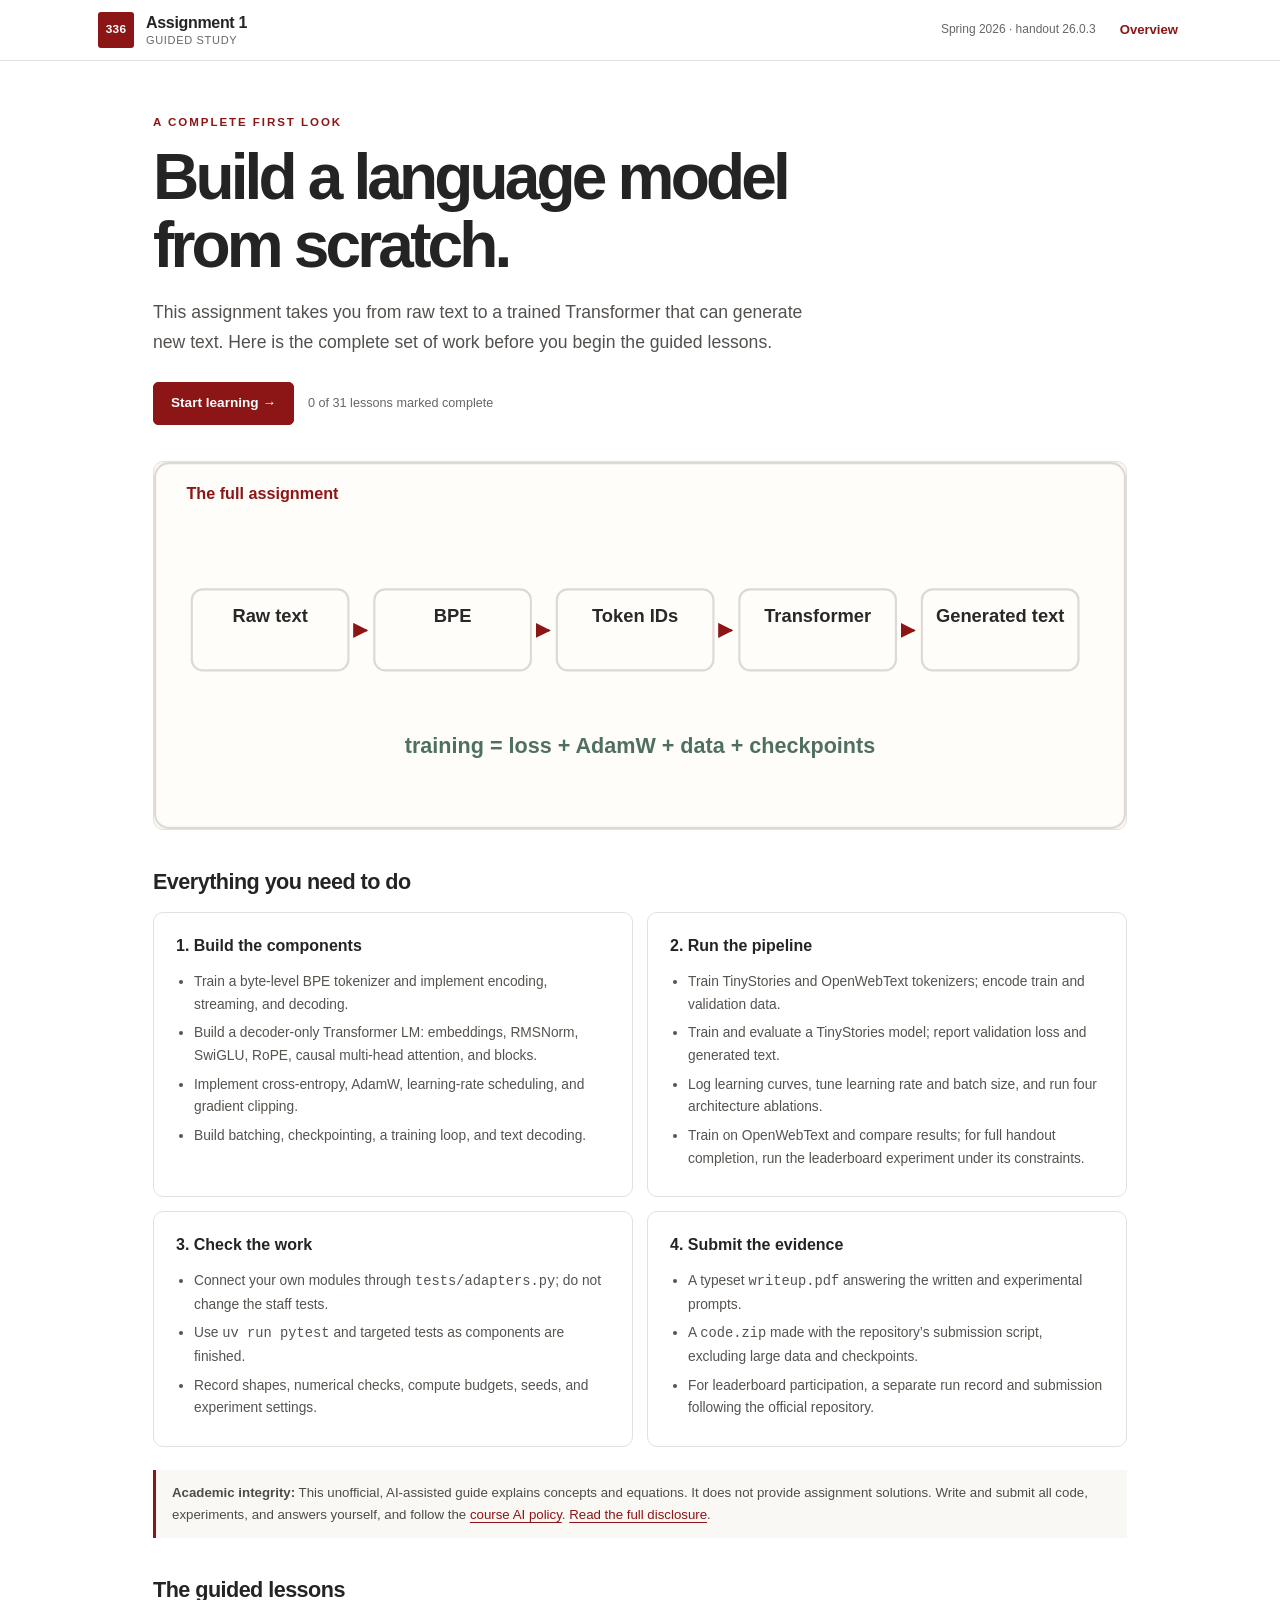
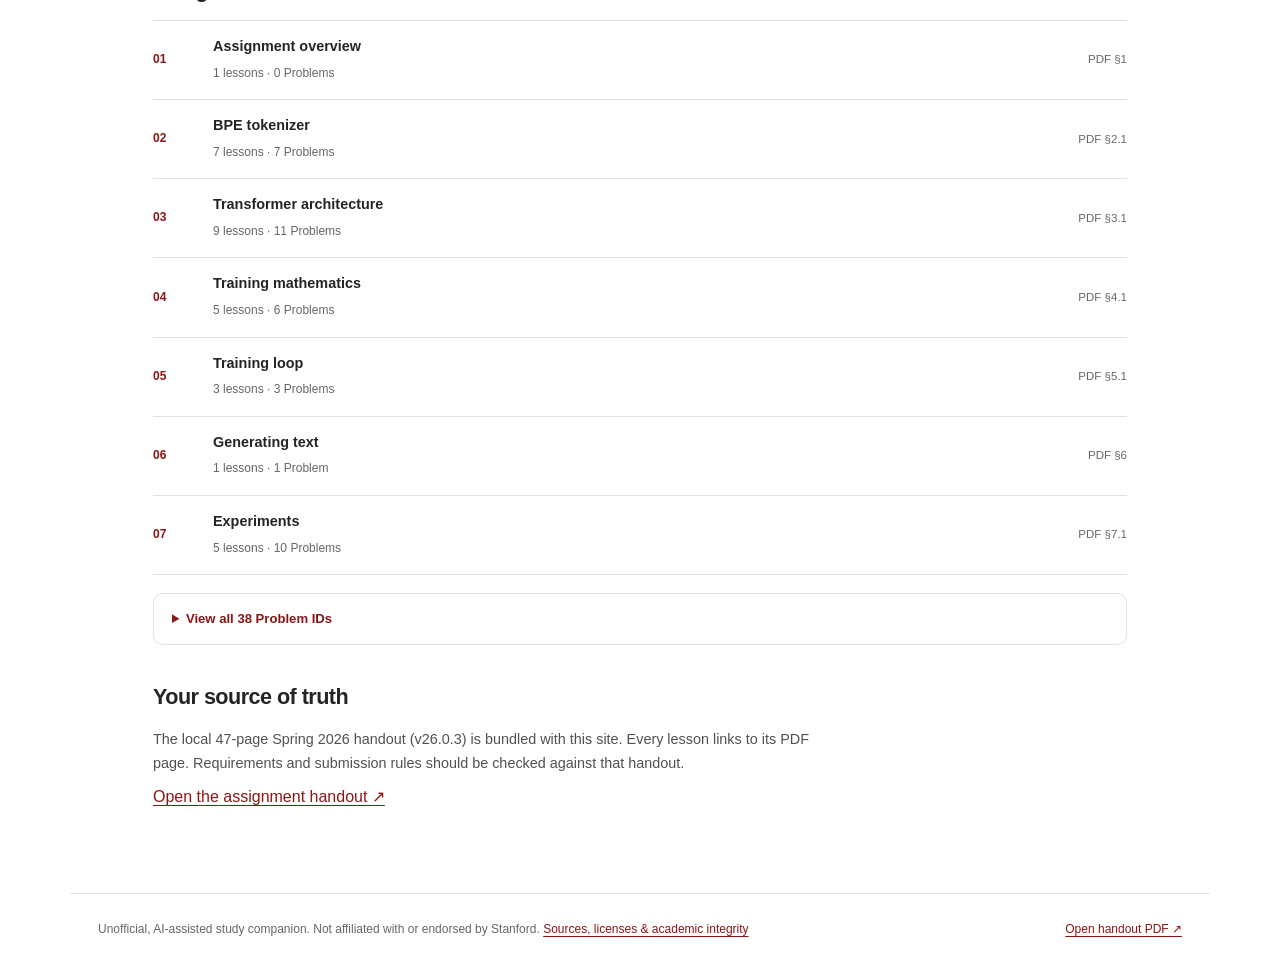
==== index.html @ 0b662da8 "Publish CS336 Assignment 1 guided study site" ====
<!doctype html>
<html lang="en">
<head>
<meta charset="utf-8">
<meta name="viewport" content="width=device-width,initial-scale=1">
<meta name="theme-color" content="#8c1515">
<meta name="description" content="A guided, offline study companion for Stanford CS336 Assignment 1 (Spring 2026).">
<title>CS336 Assignment 1 · Guided Study</title>
<link rel="icon" type="image/svg+xml" href="data:image/svg+xml,%3Csvg xmlns='http://www.w3.org/2000/svg' viewBox='0 0 64 64'%3E%3Crect width='64' height='64' rx='12' fill='%238c1515'/%3E%3Ctext x='32' y='42' text-anchor='middle' font-family='Arial,sans-serif' font-size='27' font-weight='700' fill='white'%3E336%3C/text%3E%3C/svg%3E">
<link rel="stylesheet" href="assets/katex/katex.min.css">
<link rel="stylesheet" href="style.css">
<script defer src="assets/katex/katex.min.js"></script>
<script defer src="lessons.js"></script>
<script defer src="app.js"></script>
</head>
<body>
<a class="skip-link" href="#main">Skip to content</a>
<header class="site-header"><div class="header-inner"><a class="brand" href="#overview" aria-label="CS336 Assignment 1 overview"><span class="brand-mark">336</span><span>Assignment 1 <small>Guided study</small></span></a><div class="header-right"><span class="version">Spring 2026 · handout 26.0.3</span><button class="quiet-button" id="overview-button" type="button">Overview</button></div></div></header>
<main id="main" tabindex="-1" aria-live="polite"></main>
<footer class="site-footer"><div>Unofficial, AI-assisted study companion. Not affiliated with or endorsed by Stanford. <a href="about.html">Sources, licenses &amp; academic integrity</a></div><a href="assets/handout.pdf" target="_blank" rel="noopener">Open handout PDF ↗</a></footer>
</body>
</html>
---- style.css ----
:root{--red:#8c1515;--red-dark:#671414;--ink:#242424;--muted:#686664;--line:#e4e1dc;--surface:#fff;--tint:#faf8f5;--soft:#f3efea;--green:#426550;--radius:10px}
*{box-sizing:border-box}html{scroll-behavior:smooth}body{margin:0;background:var(--surface);color:var(--ink);font-family:Inter,-apple-system,BlinkMacSystemFont,"Segoe UI",Arial,sans-serif;font-size:16px;line-height:1.65}button{font:inherit;cursor:pointer}a{color:var(--red);text-underline-offset:3px}a:hover{color:var(--red-dark)}:focus-visible{outline:3px solid #bc715a;outline-offset:3px}.skip-link{position:absolute;left:-9999px;top:8px;z-index:10;padding:8px 12px;background:white}.skip-link:focus{left:8px}.site-header{border-bottom:1px solid var(--line);background:white}.header-inner{max-width:1140px;margin:auto;padding:12px 28px;display:flex;align-items:center;justify-content:space-between;gap:16px}.brand{display:flex;align-items:center;gap:12px;text-decoration:none;color:var(--ink);font-weight:720;letter-spacing:-.02em;line-height:1.14}.brand:hover{color:var(--ink)}.brand-mark{display:grid;place-items:center;width:36px;height:36px;background:var(--red);color:white;font-size:.74rem;font-weight:800;letter-spacing:.02em;border-radius:3px}.brand small{display:block;font-weight:450;font-size:.69rem;color:var(--muted);letter-spacing:.06em;text-transform:uppercase;margin-top:2px}.header-right{display:flex;align-items:center;gap:20px}.version{color:var(--muted);font-size:.75rem}.quiet-button{background:none;border:none;color:var(--red);padding:7px 4px;font-size:.82rem;font-weight:700}.quiet-button:hover{text-decoration:underline}.site-footer{max-width:1140px;margin:0 auto;padding:26px 28px 36px;border-top:1px solid var(--line);display:flex;justify-content:space-between;gap:22px;color:var(--muted);font-size:.75rem}
.overview{max-width:1030px;margin:auto;padding:52px 28px 82px}.eyebrow{text-transform:uppercase;letter-spacing:.17em;color:var(--red);font-size:.72rem;font-weight:800;margin:0 0 12px}.overview h1{font-size:clamp(2.2rem,5vw,4.2rem);line-height:1.06;letter-spacing:-.06em;margin:0 0 17px;font-weight:650}.lede{color:#53504d;max-width:680px;font-size:1.1rem;line-height:1.72;margin:0 0 25px}.intro-actions{display:flex;align-items:center;gap:14px;flex-wrap:wrap;margin-bottom:36px}.primary-button,.secondary-button{min-height:43px;border-radius:5px;padding:9px 17px;font-size:.85rem;font-weight:700}.primary-button{color:white;background:var(--red);border:1px solid var(--red)}.primary-button:hover{background:var(--red-dark)}.secondary-button{color:var(--red);background:white;border:1px solid #c8b6b3}.secondary-button:hover{background:#fbf4f2}.progress-note{font-size:.79rem;color:var(--muted)}.overview-diagram{width:100%;height:auto;display:block;border:1px solid var(--line);border-radius:var(--radius);background:var(--tint);margin:0 0 38px}.section-title{font-size:1.35rem;line-height:1.3;letter-spacing:-.025em;margin:0 0 16px}.overview-block{margin-top:38px}.requirements{display:grid;grid-template-columns:repeat(2,1fr);gap:14px}.requirement{padding:20px 22px;border:1px solid var(--line);border-radius:var(--radius);background:white}.requirement h3{font-size:1rem;margin:0 0 11px}.requirement ul{margin:0;padding-left:18px;color:#56524e;font-size:.86rem}.requirement li{margin:6px 0}.notice{border-left:3px solid var(--red);background:var(--tint);padding:12px 16px;margin-top:23px;color:#514b47;font-size:.83rem}.chapter-list{border-top:1px solid var(--line)}.chapter-row{display:grid;grid-template-columns:45px 1fr auto;gap:15px;align-items:center;border-bottom:1px solid var(--line);padding:14px 0}.chapter-num{color:var(--red);font-size:.75rem;font-weight:800}.chapter-row strong{display:block;font-size:.9rem}.chapter-row small{color:var(--muted);font-size:.75rem}.chapter-count{font-size:.72rem;color:var(--muted)}details.problem-details{border:1px solid var(--line);border-radius:var(--radius);margin-top:18px}details.problem-details summary{padding:14px 18px;cursor:pointer;color:var(--red);font-size:.82rem;font-weight:700}.problem-groups{padding:0 18px 16px;display:grid;grid-template-columns:repeat(2,1fr);gap:15px}.problem-groups h3{margin:0 0 6px;font-size:.82rem}.problem-groups p{margin:0;color:var(--muted);font-size:.76rem;line-height:1.9}code,.problem-id{font-family:ui-monospace,SFMono-Regular,Menlo,Consolas,monospace}.problem-id{display:inline-block;padding:2px 5px;margin:2px 4px 2px 0;border-radius:4px;background:var(--soft);font-size:.7rem;color:#5a4a46;overflow-wrap:anywhere}
.lesson-shell{max-width:980px;margin:0 auto;padding:34px 28px 80px}.lesson-top{display:flex;align-items:center;justify-content:space-between;gap:20px;font-size:.78rem;color:var(--muted);margin-bottom:16px}.lesson-top strong{color:var(--red)}.progress-bar{width:100%;height:4px;background:#eeeae5;border-radius:999px;overflow:hidden;margin-bottom:34px}.progress-bar span{display:block;height:100%;background:var(--red);transition:width .25s}.lesson{max-width:760px;margin:auto}.lesson .chapter-label{text-transform:uppercase;letter-spacing:.14em;color:var(--red);font-size:.72rem;font-weight:800;margin:0 0 10px}.lesson h1{font-size:clamp(2rem,4vw,3rem);letter-spacing:-.05em;line-height:1.13;margin:0 0 15px;font-weight:650}.goal{font-size:1.03rem;color:#524f4a;line-height:1.73;margin:0 0 23px}.lesson-meta{display:flex;align-items:center;gap:12px;flex-wrap:wrap;color:var(--muted);font-size:.76rem;margin-bottom:28px}.lesson-meta a{font-weight:700}.figure{margin:0 0 36px}.figure img{display:block;width:100%;height:auto;border-radius:8px}.figure figcaption{font-size:.75rem;color:var(--muted);margin-top:9px}.lesson-section{border-top:1px solid var(--line);padding-top:26px;margin-top:28px}.lesson-section h2{font-size:1.24rem;letter-spacing:-.025em;margin:0 0 11px;line-height:1.3}.lesson-section p{color:#4b4845;margin:0 0 13px;font-size:.91rem}.concept-list{margin:0;padding-left:20px;color:#4b4845;font-size:.88rem}.concept-list li{margin:8px 0}.equation-card{border:1px solid var(--line);border-radius:8px;margin:17px 0;background:#fff}.equation-head{display:flex;justify-content:space-between;align-items:center;padding:10px 15px;border-bottom:1px solid var(--line);color:var(--red);font-size:.7rem;font-weight:800;letter-spacing:.05em;text-transform:uppercase}.equation-body{overflow-x:auto;padding:23px 14px 12px;text-align:center}.equation-body .katex-display{margin:.2em 0;min-width:max-content}.equation-notes{padding:0 17px 16px}.equation-notes p{margin:8px 0;font-size:.82rem}.equation-notes strong{color:var(--ink)}.equation-notes .watch{color:#6f443d}.assignment-box{background:var(--tint);padding:19px 21px;border:1px solid var(--line);border-radius:8px}.assignment-box p{margin:8px 0 0;font-size:.83rem}.assignment-box .problem-id{background:#eee5e2;color:#673a35}.check-list{padding-left:22px;margin:0;color:#4b4845;font-size:.88rem}.check-list li{margin:9px 0}.lesson-actions{border-top:1px solid var(--line);margin-top:38px;padding-top:22px;display:flex;justify-content:space-between;gap:12px;align-items:center;flex-wrap:wrap}.nav-actions{display:flex;gap:9px;flex-wrap:wrap}.complete-label{font-size:.78rem;color:var(--muted);display:flex;align-items:center;gap:8px;cursor:pointer}.complete-label input{accent-color:var(--red);width:17px;height:17px}.reset-area{margin-top:45px;padding-top:18px;border-top:1px solid var(--line);display:flex;justify-content:space-between;gap:14px;align-items:center;color:var(--muted);font-size:.75rem}.text-button{border:0;background:none;color:var(--red);font-weight:700;font-size:.75rem;padding:4px}.text-button:hover{text-decoration:underline}.error{max-width:650px;margin:70px auto;padding:25px;border:1px solid var(--line)}
@media(max-width:720px){.header-inner{padding:10px 18px}.version{display:none}.overview{padding:36px 20px 60px}.requirements,.problem-groups{grid-template-columns:1fr}.lesson-shell{padding:27px 20px 65px}.lesson-actions{align-items:flex-start}.site-footer{padding:22px 20px;display:block}.site-footer a{display:inline-block;margin-top:8px}.chapter-row{grid-template-columns:35px 1fr}.chapter-count{grid-column:2}.equation-body{font-size:.88rem}}
@media(max-width:430px){.overview h1{font-size:2.18rem}.lesson h1{font-size:1.95rem}.requirement{padding:18px}.lesson-top{display:block}.lesson-top span{display:block;margin-top:4px}.nav-actions{width:100%}.nav-actions button{flex:1}.equation-body{font-size:.77rem}}
@media(prefers-reduced-motion:reduce){html{scroll-behavior:auto}.progress-bar span{transition:none}}
@media print{.site-header,.site-footer,.lesson-actions,.reset-area,.intro-actions{display:none}.overview,.lesson-shell{max-width:none;padding:0}.lesson{max-width:none}.lesson-section,.equation-card{break-inside:avoid}body{font-size:11pt}}
/* Guided-study directory */
.lesson-shell{max-width:1190px}
.study-layout{display:grid;grid-template-columns:250px minmax(0,1fr);gap:48px;align-items:start}
.study-layout .lesson{max-width:760px;width:100%;margin:0}
.desktop-directory{position:sticky;top:18px;align-self:start;max-height:calc(100vh - 36px);overflow-y:auto;padding:0 16px 18px 0;border-right:1px solid var(--line);scrollbar-width:thin}
.mobile-directory{display:none}
.directory-heading{font-size:.72rem;font-weight:800;letter-spacing:.12em;text-transform:uppercase;color:var(--red)}
.directory-position{margin:4px 0 12px;color:var(--muted);font-size:.74rem}
.directory-math{display:flex;justify-content:space-between;gap:8px;width:100%;padding:8px 10px;margin-bottom:15px;border:1px solid #e5d8d4;border-radius:5px;background:#fcf8f7;color:var(--red);font-size:.72rem;font-weight:700;text-align:left}
.directory-math:hover{background:#f7eeec}.directory-math span{white-space:nowrap}
.toc-chapter{margin:0 0 13px}.toc-chapter-title{display:flex;gap:8px;align-items:baseline;color:#625d59;font-size:.72rem;font-weight:750;margin-bottom:3px}.toc-chapter-title span{color:#9d5950;font-variant-numeric:tabular-nums}.toc-chapter-title.active{color:var(--red)}
.toc-chapter ol{list-style:none;padding:0;margin:0 0 0 6px;border-left:1px solid var(--line)}
.toc-chapter li{margin:0}.toc-lesson{display:grid;grid-template-columns:23px minmax(0,1fr) 13px;gap:5px;align-items:start;margin-left:-1px;padding:5px 4px 5px 10px;border-left:2px solid transparent;color:#5e5b57;font-size:.71rem;line-height:1.35;text-decoration:none;border-radius:0 4px 4px 0;min-height:33px}.toc-lesson:hover{color:var(--red);background:#faf7f3;text-decoration:none}.toc-lesson.current{border-left-color:var(--red);background:#f7efed;color:var(--red);font-weight:750}.toc-index{color:#9b9690;font-variant-numeric:tabular-nums}.toc-lesson.current .toc-index{color:var(--red)}.toc-name{overflow-wrap:anywhere}.toc-check{color:var(--green);font-weight:900}
#equations{scroll-margin-top:20px}
@media(max-width:900px){.lesson-shell{max-width:800px}.study-layout{display:block}.study-layout .lesson{margin:auto}.desktop-directory{display:none}.mobile-directory{display:block;border:1px solid var(--line);border-radius:7px;margin:0 0 26px;background:var(--tint)}.mobile-directory summary{cursor:pointer;padding:11px 14px;color:var(--red);font-size:.79rem;font-weight:750}.mobile-directory-content{padding:0 14px 14px;max-height:360px;overflow:auto}.mobile-directory .toc-lesson{font-size:.76rem;min-height:39px}}
@media print{.desktop-directory,.mobile-directory{display:none}.study-layout{display:block}.study-layout .lesson{max-width:none}}
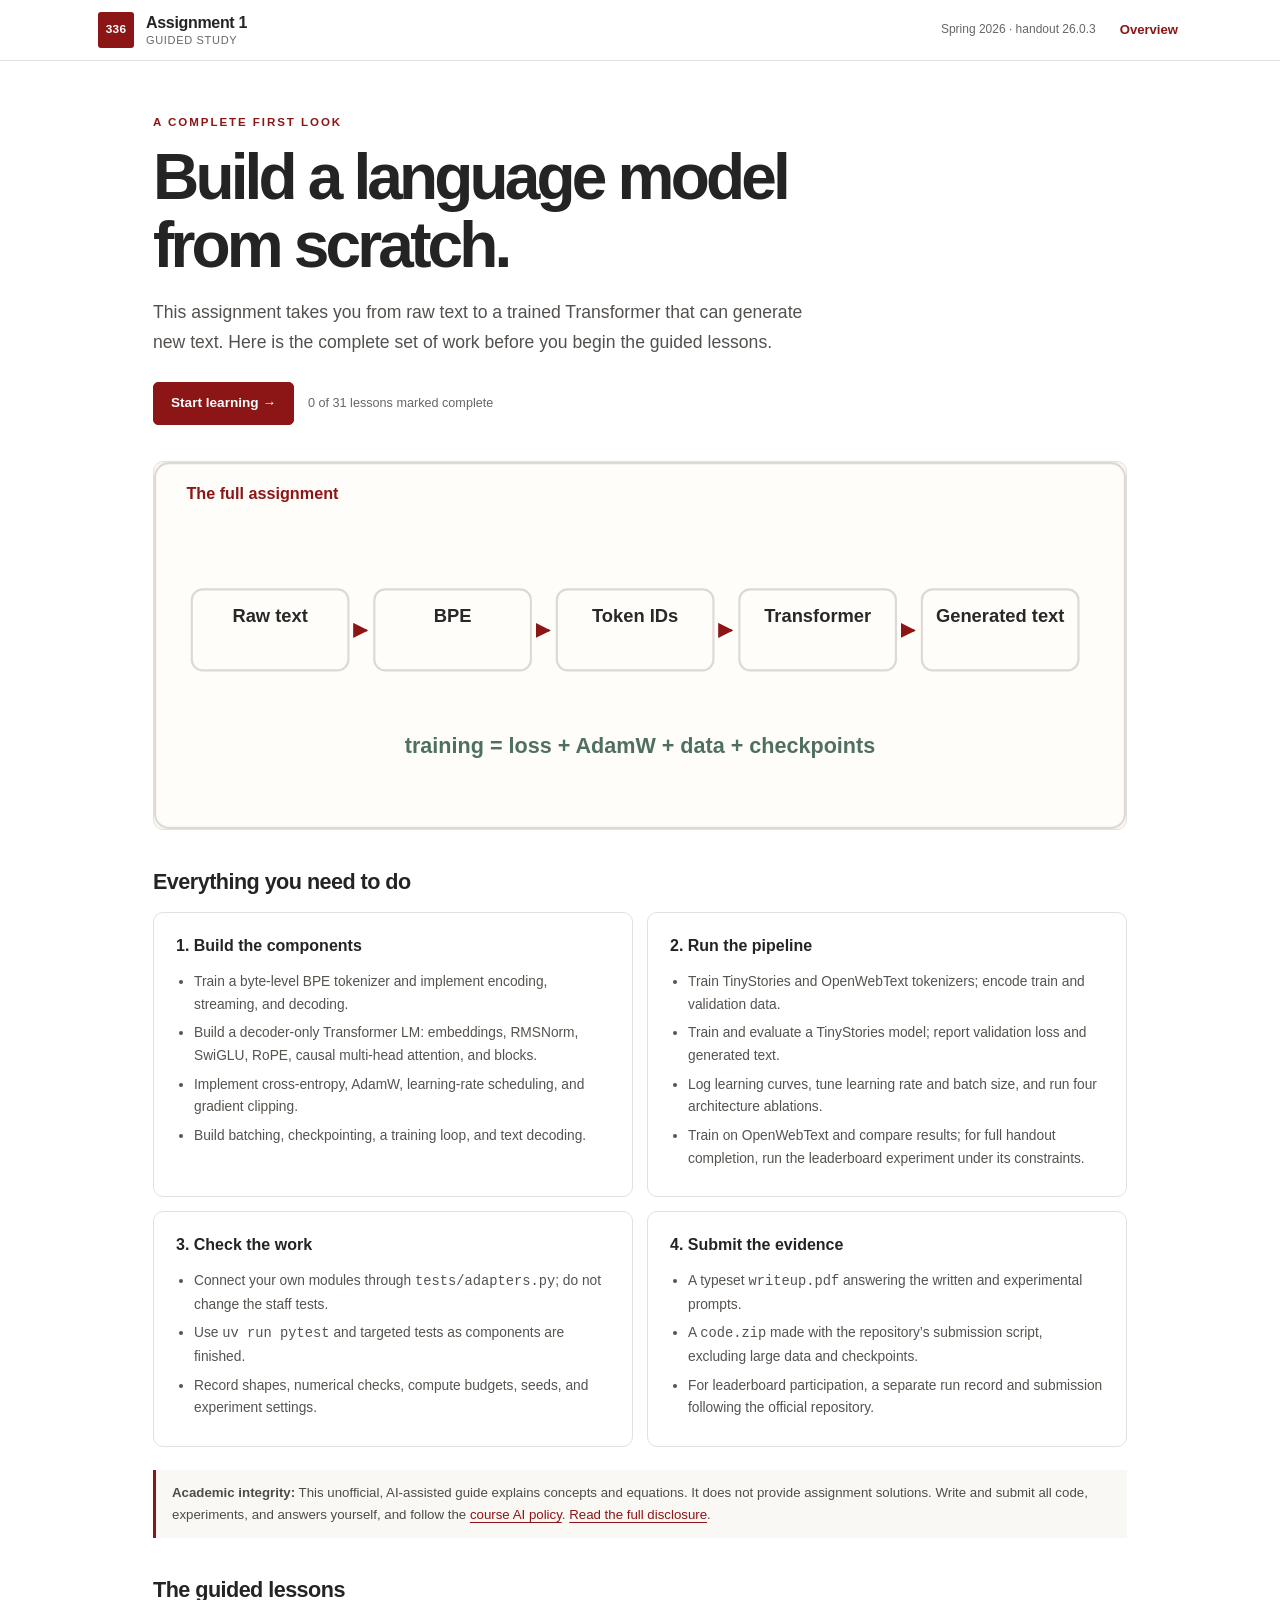
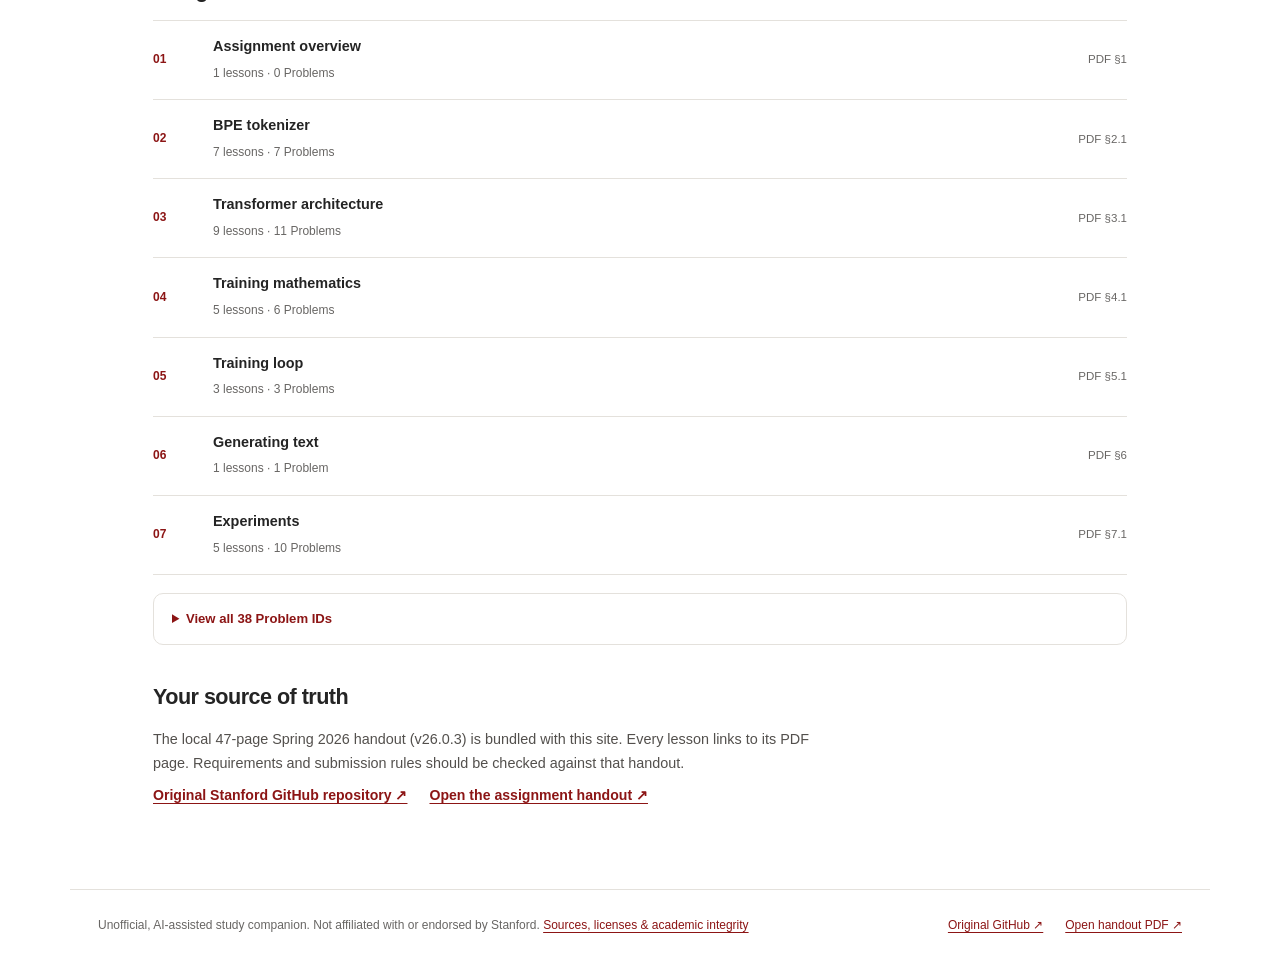
==== commit 4847d7b8: "Link original Stanford assignment repository throughout site" ====
--- a/index.html
+++ b/index.html
@@ -17,6 +17,6 @@
 <a class="skip-link" href="#main">Skip to content</a>
 <header class="site-header"><div class="header-inner"><a class="brand" href="#overview" aria-label="CS336 Assignment 1 overview"><span class="brand-mark">336</span><span>Assignment 1 <small>Guided study</small></span></a><div class="header-right"><span class="version">Spring 2026 · handout 26.0.3</span><button class="quiet-button" id="overview-button" type="button">Overview</button></div></div></header>
 <main id="main" tabindex="-1" aria-live="polite"></main>
-<footer class="site-footer"><div>Unofficial, AI-assisted study companion. Not affiliated with or endorsed by Stanford. <a href="about.html">Sources, licenses &amp; academic integrity</a></div><a href="assets/handout.pdf" target="_blank" rel="noopener">Open handout PDF ↗</a></footer>
+<footer class="site-footer"><div>Unofficial, AI-assisted study companion. Not affiliated with or endorsed by Stanford. <a href="about.html">Sources, licenses &amp; academic integrity</a></div><div class="footer-links"><a href="https://github.com/stanford-cs336/assignment1-basics/tree/main" target="_blank" rel="noopener">Original GitHub ↗</a><a href="assets/handout.pdf" target="_blank" rel="noopener">Open handout PDF ↗</a></div></footer>
 </body>
 </html>
--- a/style.css
+++ b/style.css
@@ -10,7 +10,7 @@
 .lesson-shell{max-width:1190px}
 .study-layout{display:grid;grid-template-columns:250px minmax(0,1fr);gap:48px;align-items:start}
 .study-layout .lesson{max-width:760px;width:100%;margin:0}
-.desktop-directory{position:sticky;top:18px;align-self:start;max-height:calc(100vh - 36px);overflow-y:auto;padding:0 16px 18px 0;border-right:1px solid var(--line);scrollbar-width:thin}
+.desktop-directory{align-self:start;padding:0 16px 18px 0;border-right:1px solid var(--line)}
 .mobile-directory{display:none}
 .directory-heading{font-size:.72rem;font-weight:800;letter-spacing:.12em;text-transform:uppercase;color:var(--red)}
 .directory-position{margin:4px 0 12px;color:var(--muted);font-size:.74rem}
@@ -20,5 +20,7 @@
 .toc-chapter ol{list-style:none;padding:0;margin:0 0 0 6px;border-left:1px solid var(--line)}
 .toc-chapter li{margin:0}.toc-lesson{display:grid;grid-template-columns:23px minmax(0,1fr) 13px;gap:5px;align-items:start;margin-left:-1px;padding:5px 4px 5px 10px;border-left:2px solid transparent;color:#5e5b57;font-size:.71rem;line-height:1.35;text-decoration:none;border-radius:0 4px 4px 0;min-height:33px}.toc-lesson:hover{color:var(--red);background:#faf7f3;text-decoration:none}.toc-lesson.current{border-left-color:var(--red);background:#f7efed;color:var(--red);font-weight:750}.toc-index{color:#9b9690;font-variant-numeric:tabular-nums}.toc-lesson.current .toc-index{color:var(--red)}.toc-name{overflow-wrap:anywhere}.toc-check{color:var(--green);font-weight:900}
 #equations{scroll-margin-top:20px}
-@media(max-width:900px){.lesson-shell{max-width:800px}.study-layout{display:block}.study-layout .lesson{margin:auto}.desktop-directory{display:none}.mobile-directory{display:block;border:1px solid var(--line);border-radius:7px;margin:0 0 26px;background:var(--tint)}.mobile-directory summary{cursor:pointer;padding:11px 14px;color:var(--red);font-size:.79rem;font-weight:750}.mobile-directory-content{padding:0 14px 14px;max-height:360px;overflow:auto}.mobile-directory .toc-lesson{font-size:.76rem;min-height:39px}}
+@media(max-width:760px){.lesson-shell{max-width:800px}.study-layout{display:block}.study-layout .lesson{margin:auto}.desktop-directory{display:none}.mobile-directory{display:block;border:1px solid var(--line);border-radius:7px;margin:0 0 26px;background:var(--tint)}.mobile-directory summary{cursor:pointer;padding:11px 14px;color:var(--red);font-size:.79rem;font-weight:750}.mobile-directory-content{padding:0 14px 14px}.mobile-directory .toc-lesson{font-size:.76rem;min-height:39px}}
 @media print{.desktop-directory,.mobile-directory{display:none}.study-layout{display:block}.study-layout .lesson{max-width:none}}
+.source-links,.footer-links{display:flex;flex-wrap:wrap;gap:10px 22px}.source-links{font-size:.88rem;font-weight:700}.footer-links{justify-content:flex-end}
+@media(max-width:720px){.footer-links{justify-content:flex-start}}
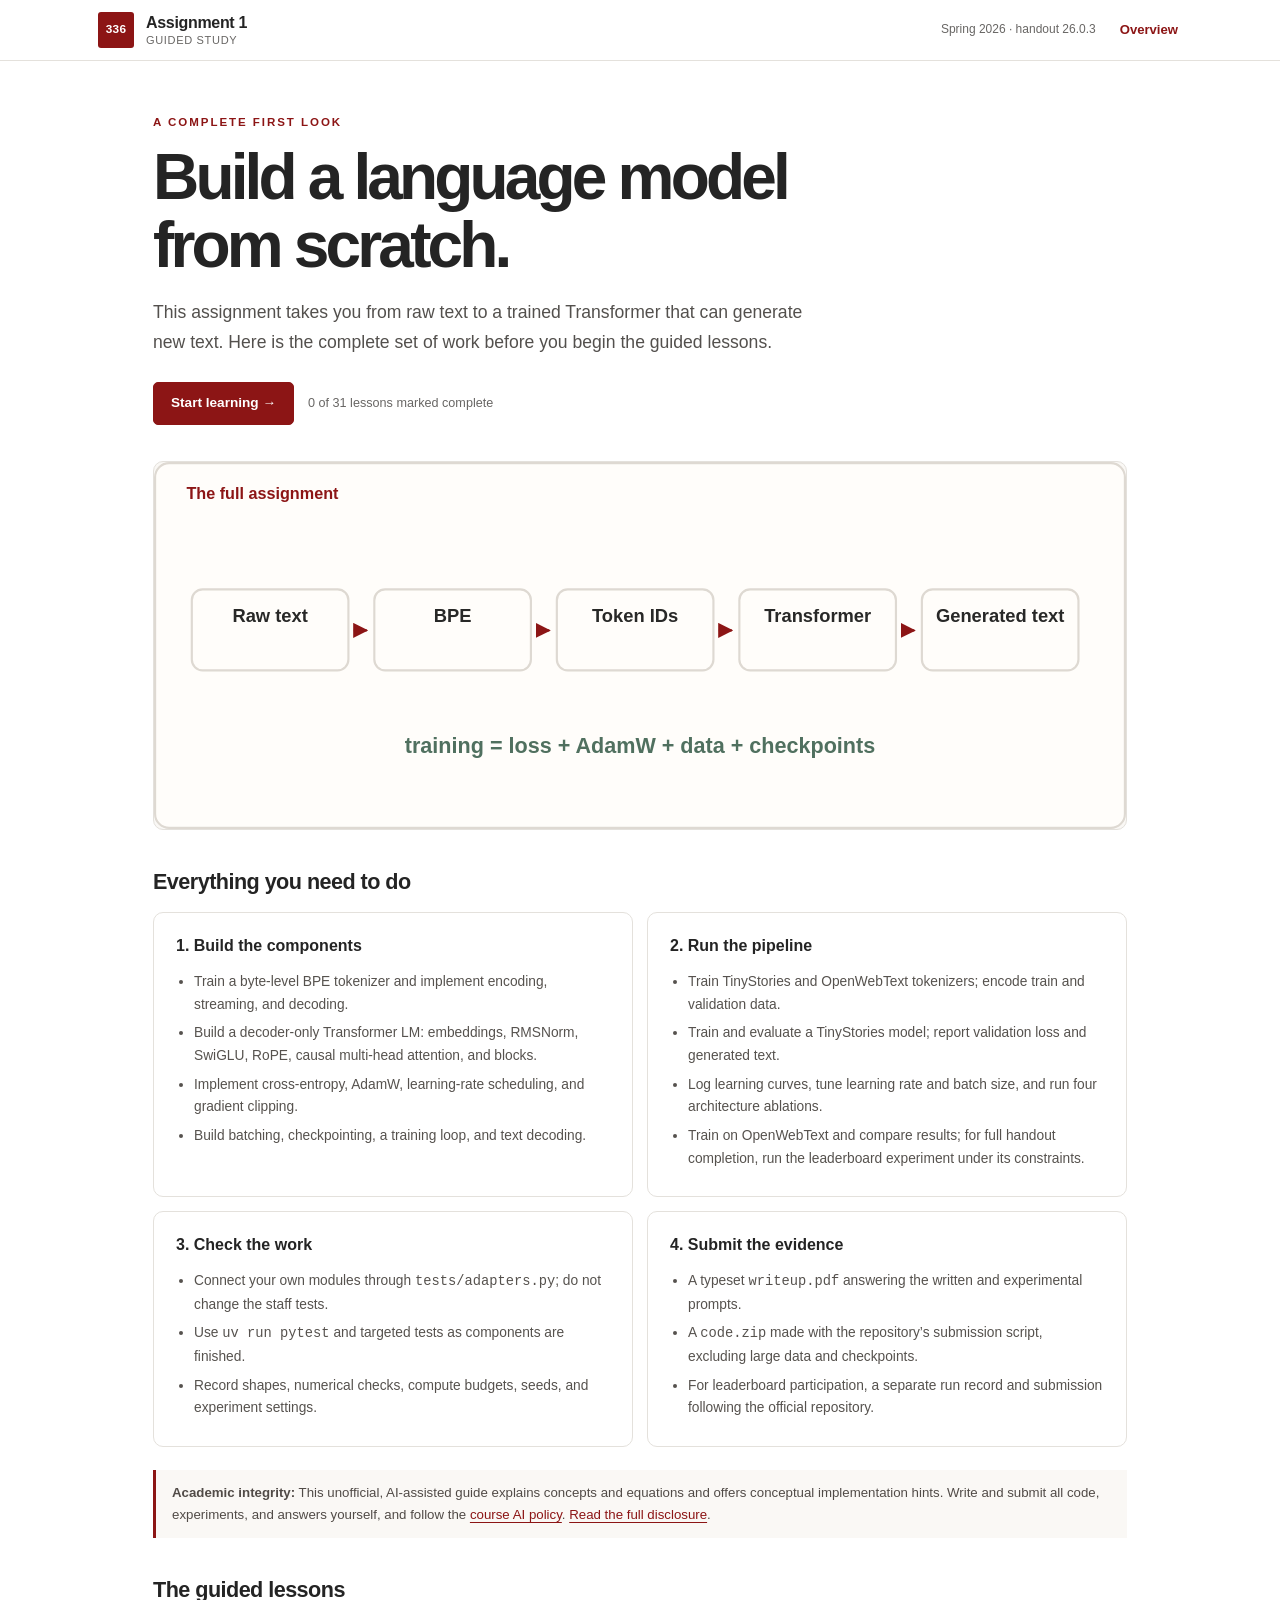
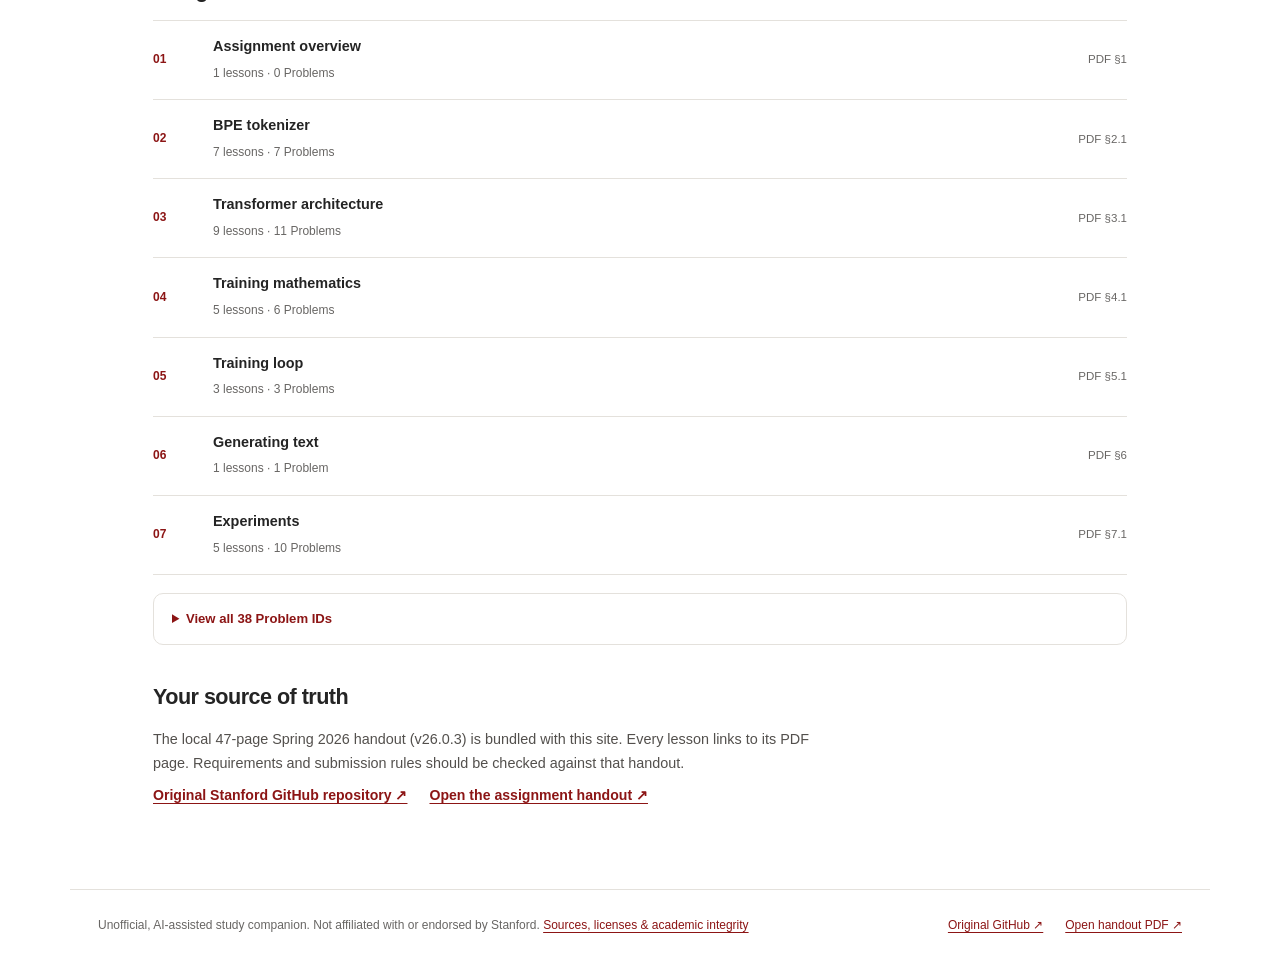
==== commit c25d125d: "Add lesson code tasks and progressive concept hints" ====
--- a/index.html
+++ b/index.html
@@ -11,6 +11,7 @@
 <link rel="stylesheet" href="style.css">
 <script defer src="assets/katex/katex.min.js"></script>
 <script defer src="lessons.js"></script>
+<script defer src="guides.js"></script>
 <script defer src="app.js"></script>
 </head>
 <body>
--- a/style.css
+++ b/style.css
@@ -24,3 +24,11 @@
 @media print{.desktop-directory,.mobile-directory{display:none}.study-layout{display:block}.study-layout .lesson{max-width:none}}
 .source-links,.footer-links{display:flex;flex-wrap:wrap;gap:10px 22px}.source-links{font-size:.88rem;font-weight:700}.footer-links{justify-content:flex-end}
 @media(max-width:720px){.footer-links{justify-content:flex-start}}
+/* Lesson-specific implementation tasks and progressive hints */
+.build-section{border:1px solid var(--line);border-radius:8px;padding:22px 23px 24px;margin-top:34px;background:#fff}
+.build-section h2{margin-bottom:5px}.build-scope{font-size:.72rem!important;font-weight:800;color:var(--red)!important;letter-spacing:.04em;margin:0 0 13px!important}
+.build-list{margin:0 0 17px;padding-left:20px;color:#4b4845;font-size:.86rem}.build-list li{margin:7px 0}
+.hint-flow{border-top:1px solid var(--line);padding-top:16px}.hint-button{border:1px solid #c8b6b3;border-radius:5px;background:white;color:var(--red);padding:7px 12px;font-size:.77rem;font-weight:750;text-align:left}.hint-button:hover{background:#fbf4f2}
+.hint-panel{margin-top:13px;padding:14px 16px;background:var(--tint);border-left:3px solid var(--red)}.hint-panel[hidden]{display:none}.hint-panel p{margin:0 0 12px!important;font-size:.83rem!important}.hint-panel .hint-button{background:#fff}.pseudo-panel{background:#fff;border:1px solid var(--line);border-left:3px solid var(--red);padding:14px 16px}
+.pseudo-panel pre{margin:0;white-space:pre-wrap;overflow-wrap:anywhere;color:#383532;font:600 .78rem/1.8 ui-monospace,SFMono-Regular,Menlo,Consolas,monospace}.pseudo-panel code{font:inherit}.hint-panel .hint-note{margin:11px 0 0!important;color:var(--muted);font-size:.72rem!important}
+@media(max-width:720px){.build-section{padding:18px 17px}}
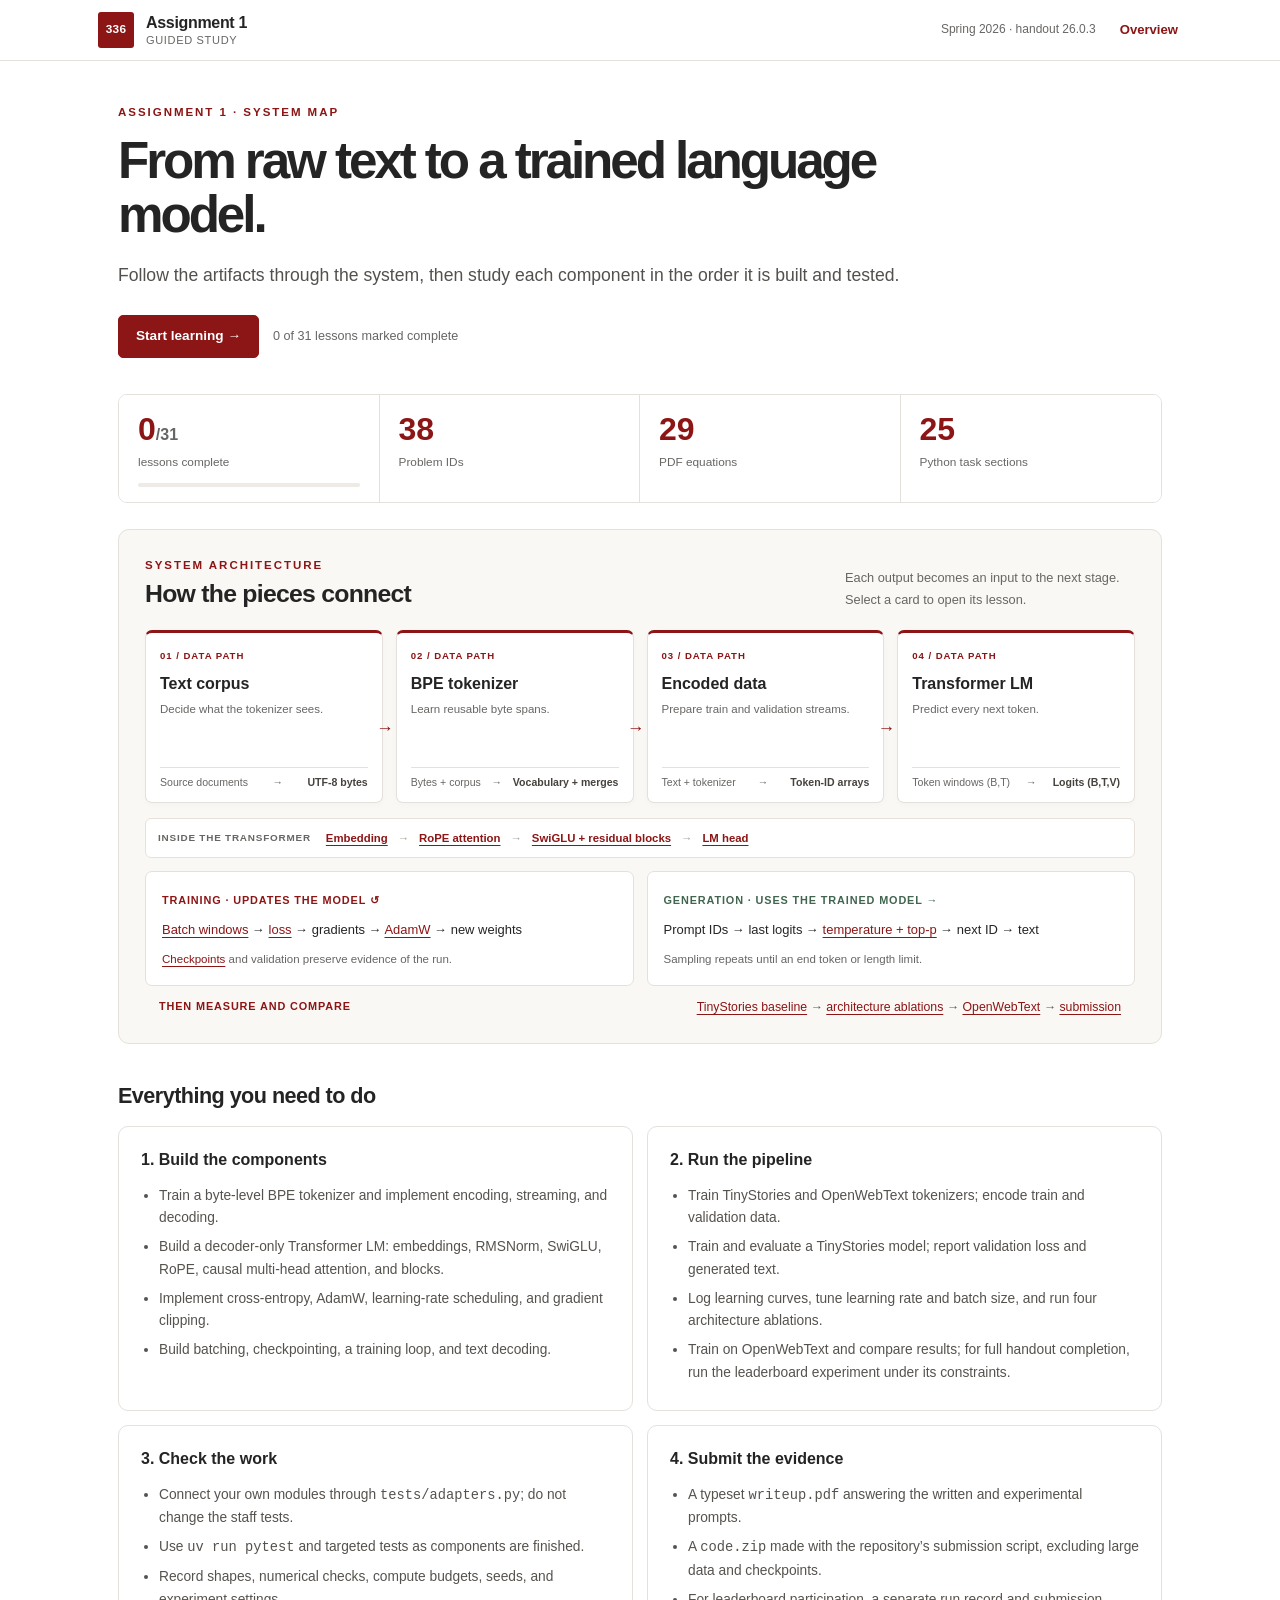
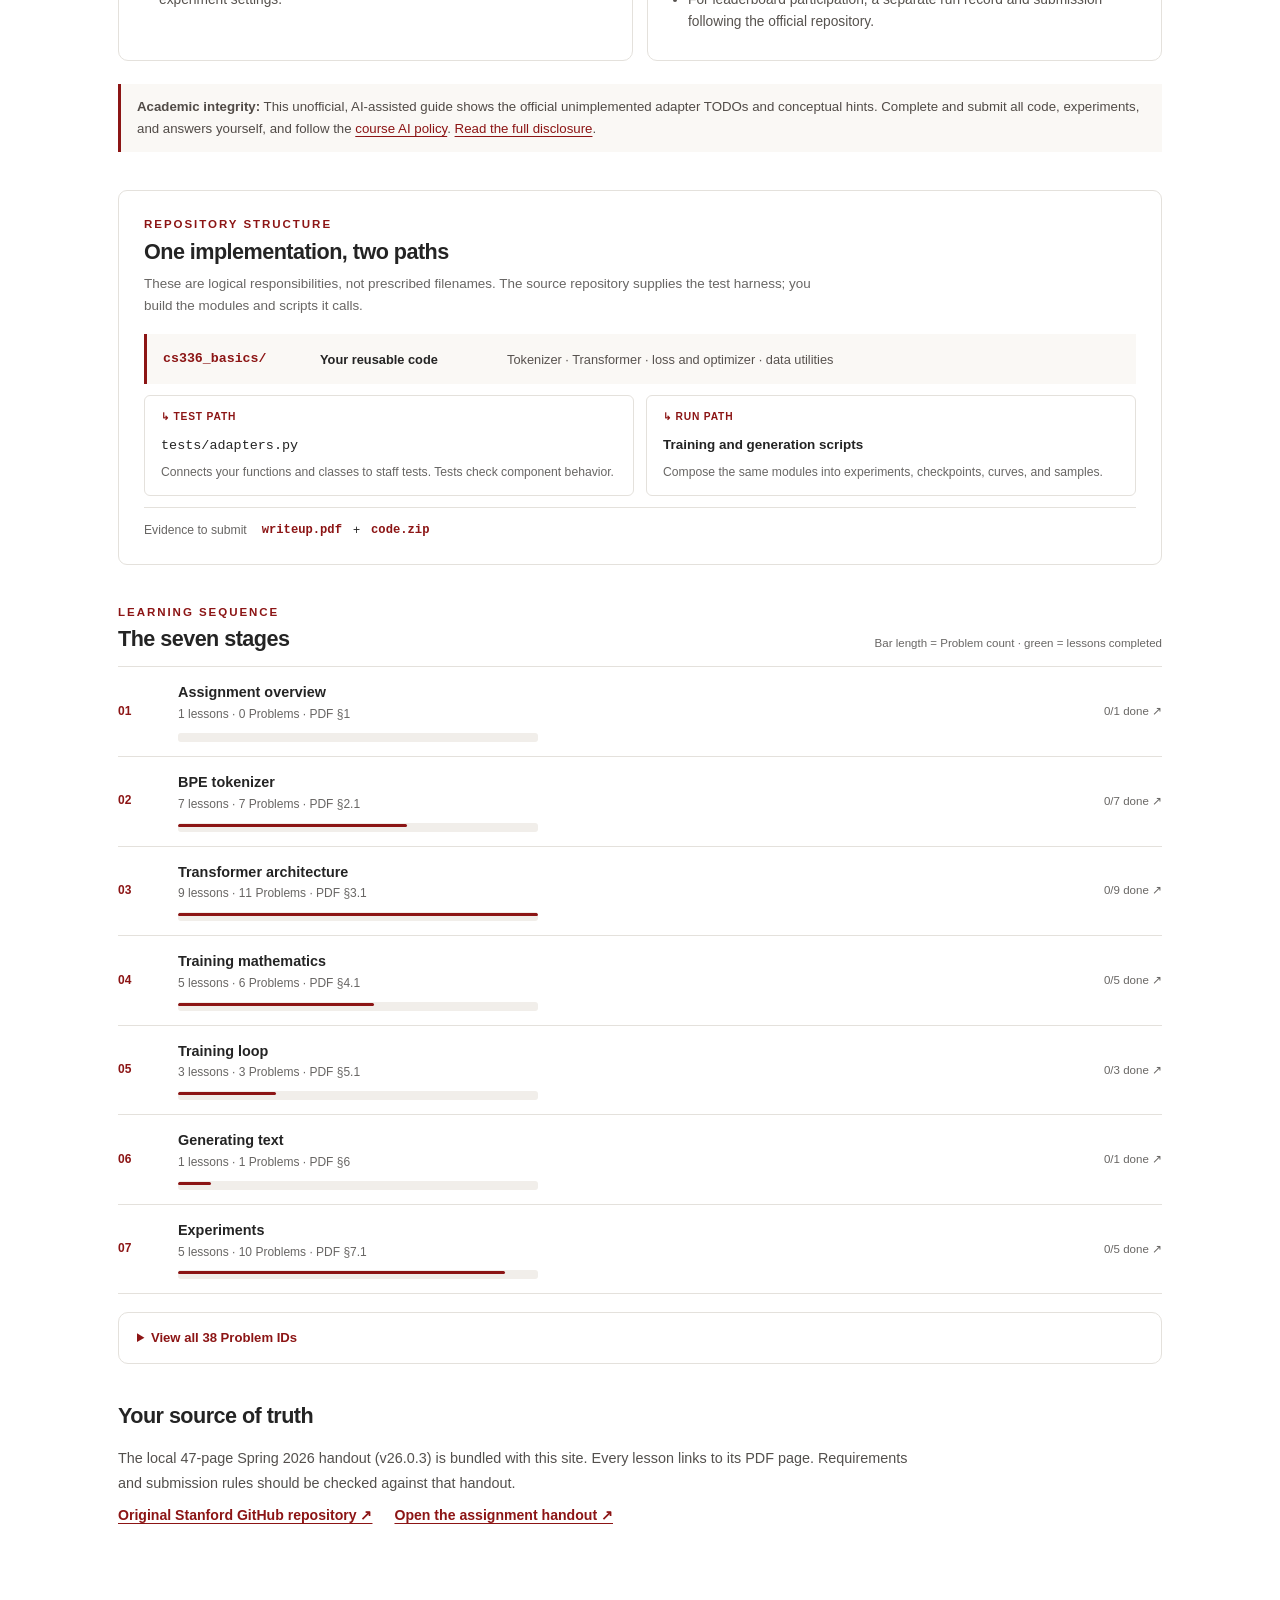
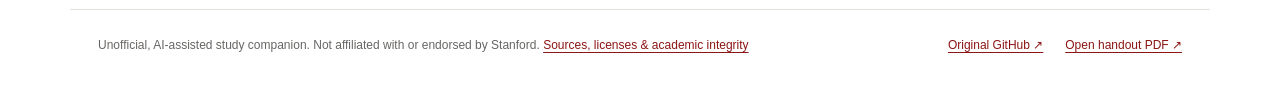
==== commit ab96772d: "Show official Python TODOs beside progressive hints" ====
--- a/index.html
+++ b/index.html
@@ -12,6 +12,7 @@
 <script defer src="assets/katex/katex.min.js"></script>
 <script defer src="lessons.js"></script>
 <script defer src="guides.js"></script>
+<script defer src="code-todos.js"></script>
 <script defer src="app.js"></script>
 </head>
 <body>
--- a/style.css
+++ b/style.css
@@ -32,3 +32,28 @@
 .hint-panel{margin-top:13px;padding:14px 16px;background:var(--tint);border-left:3px solid var(--red)}.hint-panel[hidden]{display:none}.hint-panel p{margin:0 0 12px!important;font-size:.83rem!important}.hint-panel .hint-button{background:#fff}.pseudo-panel{background:#fff;border:1px solid var(--line);border-left:3px solid var(--red);padding:14px 16px}
 .pseudo-panel pre{margin:0;white-space:pre-wrap;overflow-wrap:anywhere;color:#383532;font:600 .78rem/1.8 ui-monospace,SFMono-Regular,Menlo,Consolas,monospace}.pseudo-panel code{font:inherit}.hint-panel .hint-note{margin:11px 0 0!important;color:var(--muted);font-size:.72rem!important}
 @media(max-width:720px){.build-section{padding:18px 17px}}
+/* Overview: measurable progress and system dependencies */
+.overview{max-width:1100px;padding-top:42px}.overview h1{font-size:clamp(2.2rem,4vw,3.45rem);max-width:790px}.overview .lede{max-width:790px}
+.overview-metrics{display:grid;grid-template-columns:repeat(4,minmax(0,1fr));border:1px solid var(--line);border-radius:9px;overflow:hidden}.metric{min-height:104px;padding:15px 19px;border-right:1px solid var(--line);background:#fff}.metric:last-child{border-right:0}.metric strong{display:block;color:var(--red);font-size:2rem;font-weight:700;line-height:1.2;font-variant-numeric:tabular-nums}.metric strong span{font-size:1rem;color:var(--muted);font-weight:550}.metric small{display:block;color:var(--muted);font-size:.74rem;margin-top:5px}.metric-track{height:4px;background:#eeeae5;border-radius:99px;overflow:hidden;margin-top:10px}.metric-track span{display:block;height:100%;background:var(--green)}
+.architecture-block{border:1px solid var(--line);border-radius:11px;background:var(--tint);padding:26px;margin-top:26px}.architecture-heading{display:flex;justify-content:space-between;gap:24px;align-items:end;margin-bottom:20px}.architecture-heading .eyebrow{margin-bottom:4px}.architecture-heading h2{margin:0;font-size:1.55rem;line-height:1.25;letter-spacing:-.03em}.architecture-heading p:last-child{max-width:290px;color:var(--muted);font-size:.8rem;margin:0}
+.architecture-track{display:grid;grid-template-columns:repeat(4,minmax(0,1fr));gap:13px}.arch-stage{position:relative;display:flex;flex-direction:column;min-width:0;min-height:173px;padding:15px 14px 12px;background:#fff;border:1px solid var(--line);border-top:3px solid var(--red);border-radius:7px;color:var(--ink);text-decoration:none;box-shadow:0 2px 7px rgba(28,22,18,.025)}.arch-stage:hover{color:var(--ink);border-color:#c8b6b3;transform:translateY(-2px);text-decoration:none}.arch-stage:not(:last-child)::after{content:'→';position:absolute;right:-12px;top:48%;z-index:1;color:var(--red);font-size:1.1rem;font-weight:800}.arch-number{color:var(--red);font-size:.6rem;font-weight:850;letter-spacing:.1em}.arch-stage strong{font-size:1rem;margin-top:7px}.arch-stage small{font-size:.72rem;color:var(--muted);line-height:1.45;margin:4px 0 11px}.arch-contract{display:flex;align-items:center;justify-content:space-between;gap:5px;border-top:1px solid var(--line);padding-top:8px;margin-top:auto;font-size:.66rem;line-height:1.3;color:var(--muted)}.arch-contract b{color:#46423e;text-align:right;font-weight:700}
+.model-strip{display:flex;align-items:center;flex-wrap:wrap;gap:8px 10px;margin:15px 0 0;padding:10px 12px;border:1px solid #e8e1d9;border-radius:6px;background:#fff;font-size:.71rem}.model-strip .strip-label{margin-right:5px;text-transform:uppercase;letter-spacing:.08em;font-size:.62rem;font-weight:800;color:var(--muted)}.model-strip a{font-weight:700}.model-strip span[aria-hidden]{color:#a9a19a}
+.architecture-lanes{display:grid;grid-template-columns:1fr 1fr;gap:13px;margin-top:13px}.arch-lane{padding:14px 16px;background:#fff;border:1px solid var(--line);border-radius:7px}.lane-label{font-size:.68rem;font-weight:850;letter-spacing:.08em;text-transform:uppercase;color:var(--red)}.generate-lane .lane-label{color:var(--green)}.arch-lane p{margin:7px 0 4px;font-size:.81rem;line-height:1.6}.arch-lane small{color:var(--muted);font-size:.72rem;line-height:1.4}.architecture-outcome{display:flex;align-items:center;justify-content:space-between;gap:15px;flex-wrap:wrap;padding:11px 14px 0;font-size:.77rem}.architecture-outcome span:last-child{color:#5b5752}
+.project-structure{border:1px solid var(--line);border-radius:9px;padding:24px 25px;background:#fff}.project-structure .eyebrow{margin-bottom:4px}.project-structure .section-title{margin-bottom:7px}.structure-intro{font-size:.84rem;color:var(--muted);max-width:690px;margin:0 0 17px}.structure-core{display:grid;grid-template-columns:145px 175px 1fr;gap:12px;align-items:center;border-left:3px solid var(--red);background:var(--tint);padding:14px 16px;font-size:.8rem}.structure-core code{font-size:.83rem;color:var(--red);font-weight:750}.structure-core span{color:#57514e}.structure-branches{display:grid;grid-template-columns:1fr 1fr;gap:12px;margin:11px 0}.structure-branch{border:1px solid var(--line);border-radius:6px;padding:13px 16px}.branch-marker{display:block;color:var(--red);font-size:.64rem;font-weight:800;letter-spacing:.08em;margin-bottom:5px}.structure-branch code,.structure-branch strong{font-size:.84rem;color:var(--ink)}.structure-branch p{font-size:.76rem;color:var(--muted);margin:5px 0 0}.structure-output{display:flex;align-items:center;gap:11px;border-top:1px solid var(--line);padding-top:12px;font-size:.76rem}.structure-output span:first-child{color:var(--muted);margin-right:4px}.structure-output code{color:var(--red);font-weight:700}
+.chapter-list-heading{display:flex;align-items:end;justify-content:space-between;gap:20px;margin-bottom:13px}.chapter-list-heading .eyebrow{margin-bottom:3px}.chapter-list-heading .section-title{margin:0}.chapter-list-heading>span{color:var(--muted);font-size:.72rem}.chapter-row{color:var(--ink);text-decoration:none;grid-template-columns:45px 1fr auto;gap:15px}.chapter-row:hover{color:var(--ink);text-decoration:none;background:var(--tint)}.chapter-summary small{display:block}.chapter-load{position:relative;width:min(360px,100%);height:9px;background:#f1eeea;border-radius:3px;margin-top:8px;overflow:hidden}.chapter-load span{position:absolute;left:0;border-radius:3px}.chapter-load .problem-load{top:1px;height:3px;background:var(--red)}.chapter-load .completed-load{bottom:1px;height:3px;background:var(--green)}.chapter-count{white-space:nowrap;font-variant-numeric:tabular-nums}
+@media(max-width:900px){.architecture-track{grid-template-columns:repeat(2,minmax(0,1fr))}.arch-stage:not(:last-child)::after{display:none}.structure-core{grid-template-columns:130px 1fr}.structure-core span{grid-column:1/-1}}
+@media(max-width:720px){.overview{padding-top:32px}.overview-metrics{grid-template-columns:repeat(2,minmax(0,1fr))}.metric:nth-child(2){border-right:0}.metric:nth-child(-n+2){border-bottom:1px solid var(--line)}.architecture-block{padding:17px}.architecture-heading{display:block}.architecture-heading p:last-child{margin-top:8px}.architecture-track,.architecture-lanes,.structure-branches{grid-template-columns:1fr}.arch-stage{min-height:135px}.project-structure{padding:18px}.structure-core{grid-template-columns:1fr;gap:4px}.structure-core span{grid-column:auto}.chapter-list-heading{display:block}.chapter-list-heading>span{display:block;margin-top:7px}.chapter-row{grid-template-columns:36px 1fr}.chapter-count{grid-column:2}.architecture-outcome{padding-left:0;padding-right:0}}
+@media(prefers-reduced-motion:reduce){.arch-stage:hover{transform:none}}
+.lesson-meta{margin-bottom:15px}.lesson-flow{display:grid;grid-template-columns:minmax(0,1fr) 15px minmax(0,1fr) 15px minmax(0,1fr);align-items:center;gap:5px;padding:11px 13px;border:1px solid var(--line);border-radius:7px;background:var(--tint);margin:0 0 27px}.lesson-flow>span{color:var(--red);text-align:center;font-weight:800}.lesson-flow div{min-width:0}.lesson-flow small{display:block;color:var(--muted);text-transform:uppercase;letter-spacing:.07em;font-size:.59rem;font-weight:800}.lesson-flow strong{display:block;color:var(--ink);font-size:.7rem;line-height:1.35;margin-top:3px}
+@media(max-width:600px){.lesson-flow{grid-template-columns:1fr;gap:9px}.lesson-flow>span{display:none}.lesson-flow div:not(:first-child){border-top:1px solid var(--line);padding-top:9px}}
+/* Official Python TODOs and code-marked lesson directory */
+.sr-only{position:absolute;width:1px;height:1px;padding:0;margin:-1px;overflow:hidden;clip:rect(0,0,0,0);white-space:nowrap;border:0}
+.toc-legend{font-size:.67rem;color:var(--muted);margin:0 0 13px}.toc-legend span,.toc-lesson.has-code .toc-name{text-decoration:underline;text-decoration-color:var(--red);text-decoration-thickness:1px;text-underline-offset:3px}
+.build-section{padding:21px 22px}.build-heading{display:flex;align-items:baseline;justify-content:space-between;gap:12px;margin-bottom:14px}.build-heading h2{margin:0}.build-heading>span{font-size:.67rem;color:var(--red);font-weight:800;white-space:nowrap}
+.build-layout{display:grid;grid-template-columns:minmax(0,1fr) 218px;gap:22px;align-items:start}.code-task-area{min-width:0}.code-location{font-size:.8rem!important;color:#4b4845!important;margin:0 0 8px!important}.code-location strong{color:var(--ink)}.code-provenance{font-size:.72rem!important;color:var(--muted)!important;margin:0 0 14px!important}
+.stub-card{border:1px solid var(--line);border-radius:7px;background:#fff;margin:0 0 13px;overflow:hidden}.stub-head{display:flex;align-items:baseline;justify-content:space-between;gap:9px;flex-wrap:wrap;padding:10px 12px;background:var(--tint);border-bottom:1px solid var(--line)}.stub-head strong{font:700 .78rem ui-monospace,SFMono-Regular,Menlo,Consolas,monospace;color:var(--ink)}.stub-head a{font-size:.67rem;white-space:nowrap}
+.todo-line-no{font:700 .63rem ui-monospace,SFMono-Regular,Menlo,Consolas,monospace;color:var(--red);background:#f4e9e6;padding:2px 5px;border-radius:3px}
+.stub-signature,.stub-todo,.suggested-code,.full-stub pre{overflow:auto;margin:0;padding:11px 12px;font:.72rem/1.55 ui-monospace,SFMono-Regular,Menlo,Consolas,monospace;tab-size:4;background:#fff;color:#34312e}.stub-signature code,.stub-todo code,.suggested-code code,.full-stub code{font:inherit}.stub-todo{background:#fbf4f2;color:var(--red);font-weight:700;border-top:1px solid var(--line)}.source-omission{margin:0!important;padding:0 12px 7px;color:var(--muted)!important;font-size:.64rem!important;font-style:italic}
+.full-stub{border-top:1px solid var(--line)}.full-stub summary{cursor:pointer;padding:8px 12px;color:var(--red);font-size:.68rem;font-weight:750}.full-stub pre{max-height:430px;border-top:1px solid var(--line);background:#fcfbfa}.suggested-code{border:1px solid var(--line);border-left:3px solid var(--red);border-radius:5px;background:#fcfbfa;white-space:pre;max-height:330px}.no-code-task{font-size:.83rem}.no-code-task strong{color:var(--ink)}.no-code-task p{font-size:.76rem!important;color:var(--muted)!important;margin:7px 0!important}.no-code-task ul{padding-left:18px;margin:8px 0;color:#4b4845}.no-code-task li{margin:7px 0}
+.build-layout .hint-flow{border-top:0;border-left:1px solid var(--line);padding:2px 0 0 17px}.hint-title{display:block;font-size:.71rem;color:var(--ink);margin:0 0 11px}.build-layout .hint-button{width:100%;font-size:.7rem}.build-layout .hint-panel{padding:11px 12px}.build-layout .hint-panel p{font-size:.75rem!important}.build-layout .pseudo-panel pre{font-size:.66rem;line-height:1.55}
+@media(max-width:720px){.build-layout{grid-template-columns:1fr}.build-layout .hint-flow{border-left:0;border-top:1px solid var(--line);padding:16px 0 0}.build-layout .hint-button{width:auto}.build-section{padding:18px 17px}}
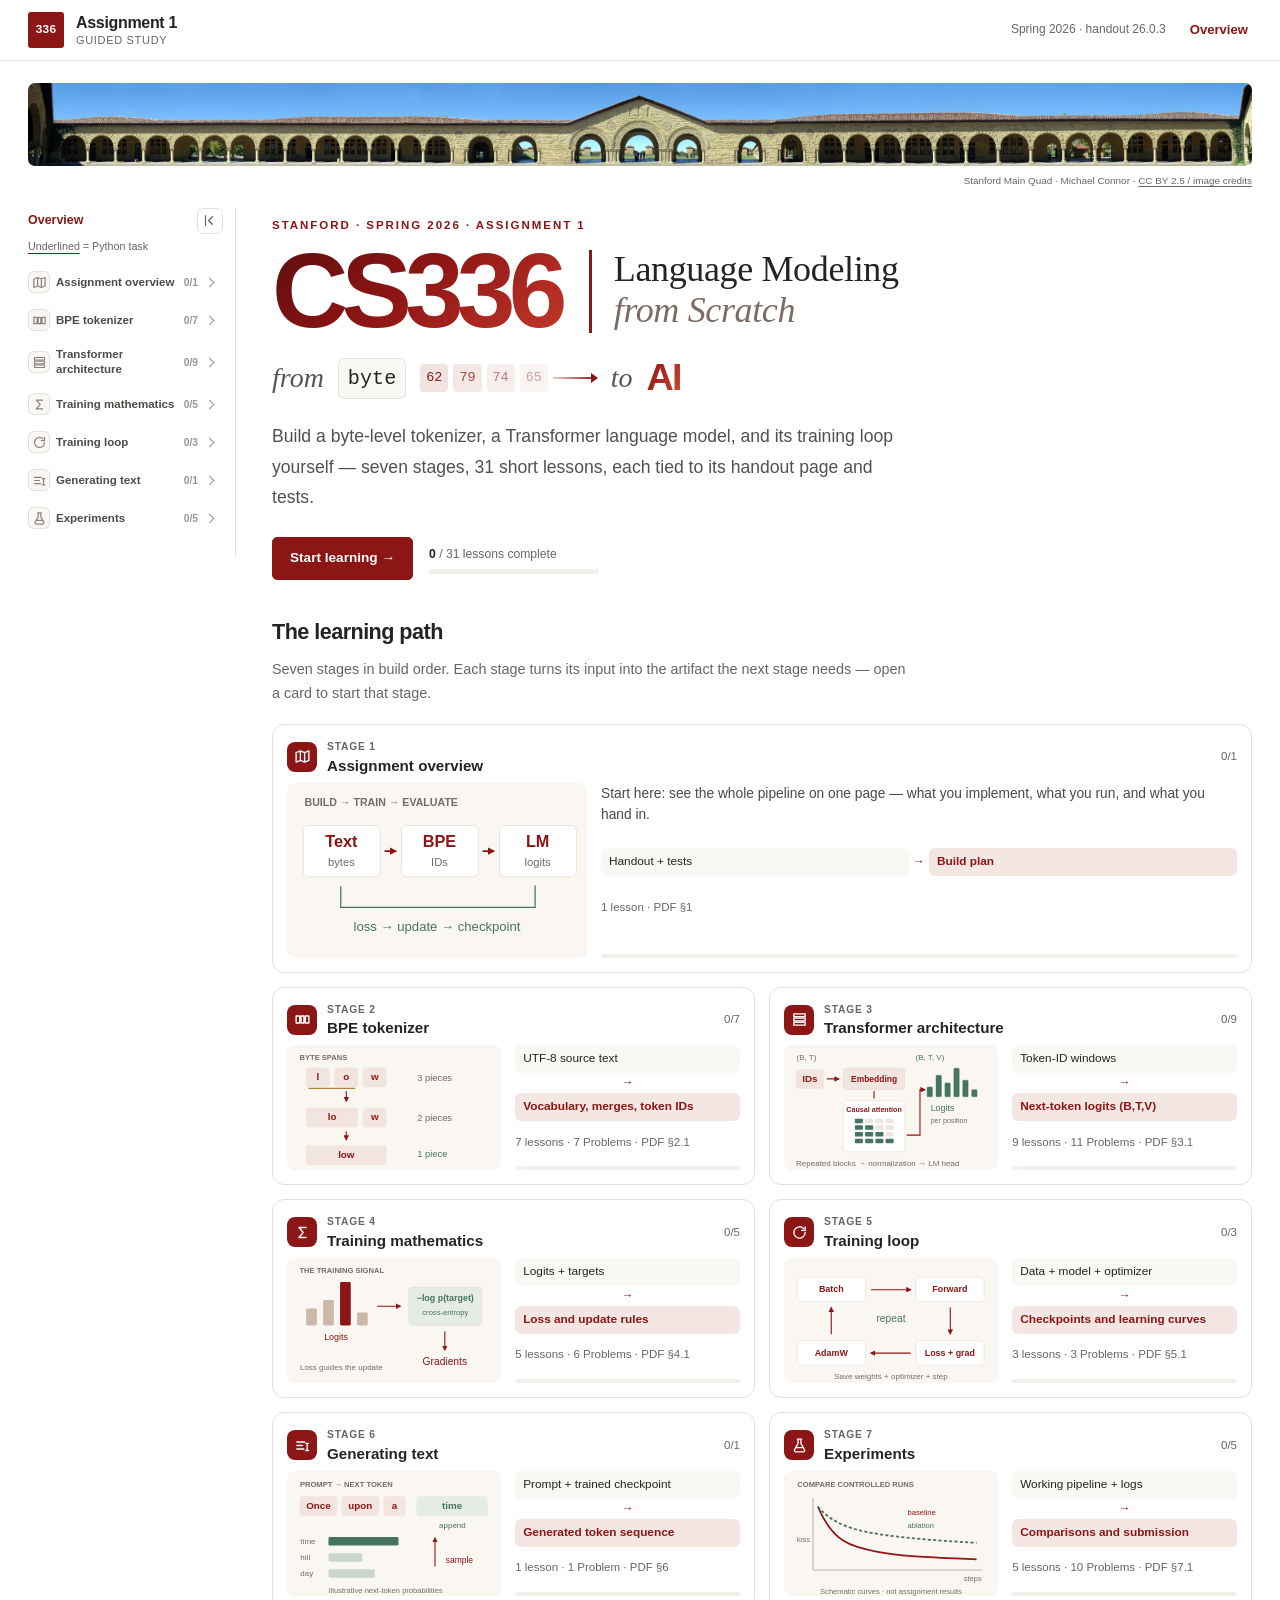
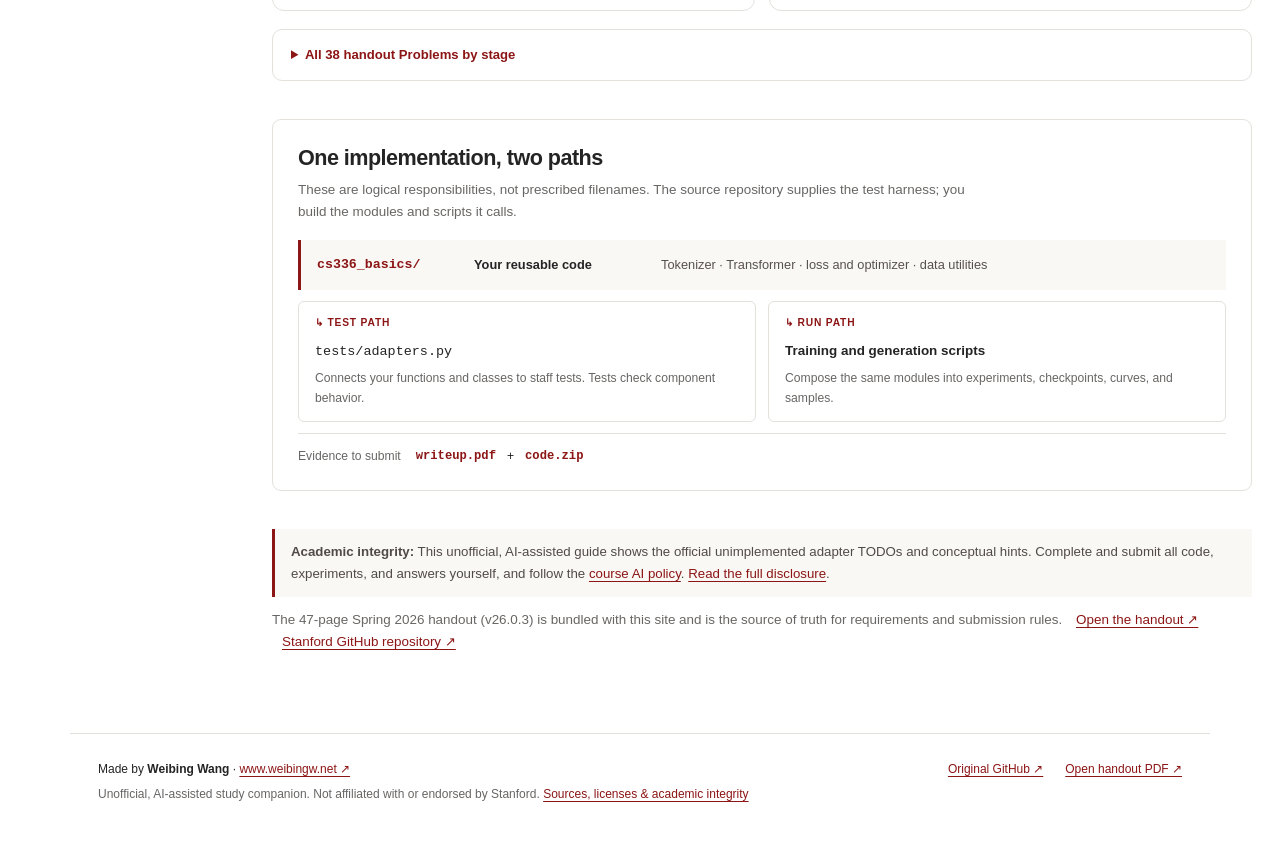
==== commit bd0d80a5: "Add visuals, widgets and new layout to every lesson - Redraw all 31 lesson diagrams as worked exampl" ====
--- a/index.html
+++ b/index.html
@@ -13,12 +13,15 @@
 <script defer src="lessons.js"></script>
 <script defer src="guides.js"></script>
 <script defer src="code-todos.js"></script>
+<script defer src="visuals.js"></script>
+<script defer src="widgets.js"></script>
 <script defer src="app.js"></script>
 </head>
 <body>
 <a class="skip-link" href="#main">Skip to content</a>
 <header class="site-header"><div class="header-inner"><a class="brand" href="#overview" aria-label="CS336 Assignment 1 overview"><span class="brand-mark">336</span><span>Assignment 1 <small>Guided study</small></span></a><div class="header-right"><span class="version">Spring 2026 · handout 26.0.3</span><button class="quiet-button" id="overview-button" type="button">Overview</button></div></div></header>
+<div class="cover-band"><figure class="campus-cover"><img src="assets/images/stanford-quad.jpg" width="6000" height="408" alt="Panoramic view of the sandstone arcades of Stanford Main Quad"><figcaption>Stanford Main Quad · Michael Connor · <a href="about.html#visual-credits">CC BY 2.5 / image credits</a></figcaption></figure></div>
 <main id="main" tabindex="-1" aria-live="polite"></main>
-<footer class="site-footer"><div>Unofficial, AI-assisted study companion. Not affiliated with or endorsed by Stanford. <a href="about.html">Sources, licenses &amp; academic integrity</a></div><div class="footer-links"><a href="https://github.com/stanford-cs336/assignment1-basics/tree/main" target="_blank" rel="noopener">Original GitHub ↗</a><a href="assets/handout.pdf" target="_blank" rel="noopener">Open handout PDF ↗</a></div></footer>
+<footer class="site-footer"><div><span class="footer-author">Made by <strong>Weibing Wang</strong> · <a href="https://www.weibingw.net/" target="_blank" rel="noopener">www.weibingw.net ↗</a></span> Unofficial, AI-assisted study companion. Not affiliated with or endorsed by Stanford. <a href="about.html">Sources, licenses &amp; academic integrity</a></div><div class="footer-links"><a href="https://github.com/stanford-cs336/assignment1-basics/tree/main" target="_blank" rel="noopener">Original GitHub ↗</a><a href="assets/handout.pdf" target="_blank" rel="noopener">Open handout PDF ↗</a></div></footer>
 </body>
 </html>
--- a/style.css
+++ b/style.css
@@ -57,3 +57,383 @@
 .full-stub{border-top:1px solid var(--line)}.full-stub summary{cursor:pointer;padding:8px 12px;color:var(--red);font-size:.68rem;font-weight:750}.full-stub pre{max-height:430px;border-top:1px solid var(--line);background:#fcfbfa}.suggested-code{border:1px solid var(--line);border-left:3px solid var(--red);border-radius:5px;background:#fcfbfa;white-space:pre;max-height:330px}.no-code-task{font-size:.83rem}.no-code-task strong{color:var(--ink)}.no-code-task p{font-size:.76rem!important;color:var(--muted)!important;margin:7px 0!important}.no-code-task ul{padding-left:18px;margin:8px 0;color:#4b4845}.no-code-task li{margin:7px 0}
 .build-layout .hint-flow{border-top:0;border-left:1px solid var(--line);padding:2px 0 0 17px}.hint-title{display:block;font-size:.71rem;color:var(--ink);margin:0 0 11px}.build-layout .hint-button{width:100%;font-size:.7rem}.build-layout .hint-panel{padding:11px 12px}.build-layout .hint-panel p{font-size:.75rem!important}.build-layout .pseudo-panel pre{font-size:.66rem;line-height:1.55}
 @media(max-width:720px){.build-layout{grid-template-columns:1fr}.build-layout .hint-flow{border-left:0;border-top:1px solid var(--line);padding:16px 0 0}.build-layout .hint-button{width:auto}.build-section{padding:18px 17px}}
+
+/* Local visual explanations: consistent motifs across overview and lessons. */
+.campus-cover{margin:0 0 32px}.campus-cover img{display:block;width:100%;height:auto;border-radius:7px}.campus-cover figcaption{margin-top:7px;color:var(--muted);font-size:.62rem;text-align:right}.campus-cover a{color:inherit;text-underline-offset:2px}
+.stage-visual{display:block;width:100%;height:auto;aspect-ratio:12/7;border-radius:5px;margin:14px 0 9px}.arch-stage{transition:border-color .15s,transform .15s}.arch-stage:focus-visible{outline:3px solid var(--red);outline-offset:4px}
+.chapter-row{grid-template-columns:34px 112px minmax(0,1fr) auto}.chapter-thumbnail{display:block;width:112px;height:auto;border-radius:5px}.toc-chapter-title{align-items:center;gap:6px;line-height:1.3}.toc-thumbnail{display:block;flex-shrink:0;width:56px;height:auto;border-radius:4px}.toc-chapter-title>span{font-size:.64rem}
+.concept-visual{display:grid;grid-template-columns:minmax(0,1fr) minmax(150px,.58fr);align-items:center;gap:24px;margin:0 0 24px;padding:18px;background:#faf7f2;border:1px solid var(--line);border-radius:8px}.concept-visual img{display:block;width:100%;height:auto}.concept-visual figcaption{font-size:.8rem;line-height:1.6;color:var(--muted)}.concept-visual figcaption strong{display:block;color:var(--red);margin-bottom:5px}
+@media(max-width:720px){.chapter-row{grid-template-columns:26px 72px minmax(0,1fr);gap:10px}.chapter-thumbnail{width:72px}.chapter-count{grid-column:3}.stage-visual{max-width:400px;align-self:center}.concept-visual{grid-template-columns:1fr;gap:8px}.concept-visual img{max-width:480px;margin:auto}.campus-cover{margin-bottom:24px}.campus-cover img{height:88px;object-fit:cover}.campus-cover figcaption{font-size:.57rem}}
+
+/* ---- Visual layer: extra figures, inline figures, widgets, formula keys, link cards ---- */
+:root{--blue:#2f5d8a;--blue-tint:#e2eaf3;--gold:#a8660f;--gold-tint:#f6ead3;--green-tint:#e3ece6}
+.extra-figure{margin:-12px 0 36px;padding:16px;border:1px solid var(--line);border-radius:10px;background:#fff}
+.extra-figure img{max-width:620px;margin:auto}
+.figure .credit,.inline-figure .credit{display:block;margin-top:5px;font-size:.7rem;color:var(--muted)}
+.figure .credit a,.inline-figure .credit a{color:inherit}
+.inline-figure{margin:18px 0 22px;padding:0}
+.inline-figure img{display:block;width:100%;max-width:720px;height:auto;border-radius:8px}
+.inline-figure figcaption{font-size:.75rem;color:var(--muted);margin-top:7px;max-width:720px}
+.section-lede{font-size:.82rem!important;color:var(--muted)!important}
+
+.equation-key{list-style:none;display:flex;flex-wrap:wrap;gap:6px 14px;margin:0;padding:2px 17px 12px;font-size:.76rem;color:var(--ink)}
+.equation-key li{display:flex;align-items:center;gap:6px}
+.equation-key li::before{content:"";width:10px;height:10px;border-radius:3px;background:var(--key);flex:none}
+
+.link-cards{display:grid;grid-template-columns:repeat(auto-fill,minmax(220px,1fr));gap:12px;margin-top:6px}
+.link-card{display:flex;flex-direction:column;gap:4px;padding:14px 15px;border:1px solid var(--line);border-radius:10px;background:#fff;color:var(--ink);text-decoration:none;transition:border-color .15s,transform .15s}
+.link-card:hover,.link-card:focus-visible{border-color:var(--red);transform:translateY(-1px)}
+.link-card strong{font-size:.88rem;line-height:1.35}
+.link-card small{color:var(--muted);font-size:.74rem}
+.link-card span:last-child:not(.link-kind){font-size:.78rem;color:#4b4845;line-height:1.45}
+.link-kind{align-self:flex-start;font-size:.64rem;font-weight:800;letter-spacing:.06em;text-transform:uppercase;padding:2px 7px;border-radius:99px;background:var(--soft);color:var(--muted)}
+.link-kind.kind-video{background:var(--tint);color:var(--red);box-shadow:inset 0 0 0 1px #ecd6d2}
+.link-kind.kind-paper{background:var(--blue-tint);color:var(--blue)}
+.link-kind.kind-article{background:var(--green-tint);color:var(--green)}
+.link-kind.kind-code{background:var(--gold-tint);color:var(--gold)}
+
+.widget{margin:0 0 36px;padding:20px;border:1px solid var(--line);border-left:4px solid var(--red);border-radius:10px;background:#fff}
+.widget .mono{font-family:ui-monospace,Menlo,Consolas,monospace}
+.widget-head{margin-bottom:14px}
+.widget-kicker{display:inline-block;font-size:.66rem;font-weight:800;letter-spacing:.08em;text-transform:uppercase;color:#fff;background:var(--red);border-radius:4px;padding:2px 7px;margin-right:8px;vertical-align:2px}
+.widget-head strong{font-size:1rem}
+.widget-head p{margin:6px 0 0;font-size:.84rem;color:var(--muted)}
+.widget-note{margin:12px 0 0;font-size:.7rem;color:var(--muted)}
+.widget button{font:inherit;cursor:pointer}
+.widget-presets,.widget-controls{display:flex;flex-wrap:wrap;gap:8px;align-items:center;margin:12px 0}
+.widget-presets button,.seg button{font-size:.76rem;padding:5px 10px;border:1px solid var(--line);border-radius:99px;background:var(--tint);color:var(--ink)}
+.widget-presets button:hover,.seg button:hover{border-color:var(--red)}
+.seg{display:flex;flex-wrap:wrap;gap:6px}
+.seg button[aria-pressed="true"]{background:var(--red);border-color:var(--red);color:#fff}
+.widget .check,.widget .slider{display:flex;align-items:center;gap:6px;font-size:.78rem;color:var(--ink)}
+.widget input[type=range]{accent-color:var(--red);width:120px}
+.widget input[type=checkbox]{accent-color:var(--red)}
+
+.ce-context{font-size:.84rem;margin-bottom:8px}
+.ce-rows{display:grid;gap:6px}
+.ce-row{display:grid;grid-template-columns:64px minmax(90px,150px) 44px minmax(0,1fr) 48px;align-items:center;gap:10px;font-size:.8rem}
+.ce-row input[type=range]{width:100%}
+.ce-token{border:1px solid var(--line);border-radius:6px;background:var(--soft);padding:4px 0;font-family:ui-monospace,Menlo,monospace!important;font-size:.78rem}
+.ce-row.is-target .ce-token{background:var(--red);border-color:var(--red);color:#fff;font-weight:700}
+.ce-logit,.ce-p{text-align:right;color:var(--muted);font-size:.76rem}
+.ce-bar{height:14px;background:var(--soft);border-radius:4px;overflow:hidden}
+.ce-bar span{display:block;height:100%;background:#cfc6bd;border-radius:4px;transition:width .12s}
+.ce-row.is-target .ce-bar span{background:var(--red)}
+.ce-row.is-target .ce-p{color:var(--red);font-weight:700}
+.ce-readout{display:grid;grid-template-columns:repeat(3,minmax(0,1fr));gap:10px;margin-top:6px}
+.ce-readout>div{padding:10px 12px;border-radius:8px;background:var(--tint)}
+.ce-readout small{display:block;font-size:.68rem;color:var(--muted);text-transform:uppercase;letter-spacing:.05em;font-weight:700}
+.ce-readout strong{font-size:1.25rem}
+.ce-readout p{grid-column:1/-1;margin:0;font-size:.78rem}
+.ce-lse{color:var(--muted)}
+.tone-good{color:var(--green)}.tone-ok{color:var(--gold)}.tone-bad{color:var(--red)}
+
+.attn-layout{display:grid;grid-template-columns:minmax(0,1.15fr) minmax(0,1fr);gap:22px;align-items:start}
+.attn-grid{max-width:400px;display:grid;grid-template-columns:48px repeat(var(--n),minmax(0,1fr));gap:3px;font-size:.72rem}
+.attn-col{text-align:center;color:var(--muted);padding-bottom:3px}
+.attn-rowlabel{border:0;background:none;text-align:right;color:var(--muted);padding:0 6px 0 0;font-size:.72rem}
+.attn-rowlabel.is-q{color:var(--red);font-weight:800}
+.attn-cell{aspect-ratio:1;display:grid;place-items:center;border-radius:4px;cursor:pointer;font-family:ui-monospace,Menlo,monospace;font-size:.66rem;background:color-mix(in srgb,var(--red) calc(var(--w)*100%),#fbf8f4);color:var(--ink)}
+.attn-cell[style*="--w:0.5"],.attn-cell[style*="--w:0.6"],.attn-cell[style*="--w:0.7"],.attn-cell[style*="--w:0.8"],.attn-cell[style*="--w:0.9"],.attn-cell[style*="--w:1"]{color:#fff}
+.attn-cell.masked{background:repeating-linear-gradient(135deg,#f2f1ef 0 4px,#e8e6e2 4px 8px)}
+.attn-cell.is-q{outline:2px solid var(--ink);outline-offset:-1px}
+.attn-detail small{display:block;font-size:.78rem;margin-bottom:8px}
+.attn-bar{display:grid;grid-template-columns:52px minmax(0,1fr) 38px;align-items:center;gap:8px;font-size:.76rem;margin:4px 0}
+.attn-bar i{display:block;height:12px;border-radius:3px;background:var(--red);min-width:1px}
+.attn-bar.masked{opacity:.4}
+.attn-bar b{font-weight:400;text-align:right;color:var(--muted)}
+.attn-detail p{font-size:.76rem;margin:8px 0 0;color:#4b4845}
+.attn-detail .warn{color:var(--gold);font-weight:700}
+
+@media(max-width:720px){
+ .widget{padding:15px}
+ .attn-layout{grid-template-columns:1fr}
+ .ce-row{grid-template-columns:54px minmax(0,1fr) 40px;row-gap:3px}
+ .ce-bar{grid-column:1/3}
+ .ce-readout{grid-template-columns:1fr 1fr}
+ .extra-figure{padding:10px}
+}
+@media(max-width:720px){
+ .figure-scroll{overflow-x:auto;-webkit-overflow-scrolling:touch;margin:0 -4px;padding:0 4px}
+ .figure .figure-scroll img,.inline-figure .figure-scroll img{width:660px;max-width:none}
+ .extra-figure .figure-scroll img{width:100%;max-width:100%}
+ .figure-scroll+figcaption::before{content:"← swipe to see the whole diagram →";display:block;font-size:.66rem;color:var(--muted);margin-bottom:3px}
+ .extra-figure .figure-scroll+figcaption::before{content:none}
+}
+
+/* Chapter icons replace the chapter number in the lesson header and directory */
+.visually-hidden{position:absolute!important;width:1px;height:1px;padding:0;margin:-1px;overflow:hidden;clip:rect(0 0 0 0);white-space:nowrap;border:0}
+.chapter-icon{display:inline-grid;place-items:center;flex:none;width:24px;height:24px;border-radius:6px;background:var(--tint);box-shadow:inset 0 0 0 1px var(--line);color:#9d5950}
+.chapter-icon svg{width:15px;height:15px;fill:none;stroke:currentColor;stroke-width:1.9;stroke-linecap:round;stroke-linejoin:round}
+.toc-chapter-title.active .chapter-icon,.lesson-chapter .chapter-icon{background:var(--red);box-shadow:none;color:#fff}
+.lesson-chapter{display:inline-flex;align-items:center;gap:8px}
+
+/* Overview hero title */
+.overview h1.hero-title{display:flex;align-items:flex-end;flex-wrap:wrap;gap:12px 24px;max-width:none;margin:10px 0 6px;font-size:inherit;letter-spacing:normal;line-height:1}
+.hero-course{font-size:clamp(3.6rem,10vw,6.6rem);font-weight:900;letter-spacing:-.065em;line-height:.82;color:var(--red);background:linear-gradient(140deg,#5f0e0e 0%,#8c1515 45%,#c2372a 100%);-webkit-background-clip:text;background-clip:text;-webkit-text-fill-color:transparent;padding-right:.04em}
+.hero-name{display:flex;flex-direction:column;gap:2px;padding:0 0 3px 22px;border-left:3px solid var(--red);font-family:"Iowan Old Style","Palatino Linotype",Palatino,"Book Antiqua",Georgia,serif;font-weight:500;font-size:clamp(1.45rem,3.1vw,2.25rem);line-height:1.08;letter-spacing:-.01em;color:var(--ink)}
+.hero-name em{font-style:italic;color:#7a6c62}
+.hero-tagline{display:flex;flex-wrap:wrap;align-items:center;gap:10px 14px;margin:22px 0 20px;font-family:"Iowan Old Style","Palatino Linotype",Palatino,Georgia,serif;font-style:italic;font-size:clamp(1.3rem,2.6vw,1.75rem);color:#5a5550}
+.tg-byte{font-family:ui-monospace,SFMono-Regular,Menlo,monospace;font-style:normal;font-size:.72em;padding:3px 9px;border:1px solid var(--line);border-radius:6px;background:var(--tint);color:var(--ink)}
+.tg-flow{display:inline-flex;align-items:center;gap:5px}
+.tg-flow i{font-family:ui-monospace,SFMono-Regular,Menlo,monospace;font-style:normal;font-size:.48em;padding:3px 6px;border-radius:4px;background:#f0e3e0;color:var(--red)}
+.tg-flow i:nth-child(2){opacity:.8}.tg-flow i:nth-child(3){opacity:.6}.tg-flow i:nth-child(4){opacity:.42}
+.tg-flow b{position:relative;width:44px;height:2px;background:linear-gradient(90deg,#e8cfc9,var(--red))}
+.tg-flow b::after{content:"";position:absolute;right:-1px;top:-4px;border:5px solid transparent;border-left:7px solid var(--red);border-right:0}
+.tg-ai{font-family:Inter,-apple-system,BlinkMacSystemFont,"Segoe UI",Arial,sans-serif;font-style:normal;font-weight:900;font-size:1.35em;letter-spacing:-.05em;line-height:1;background:linear-gradient(120deg,#8c1515,#d24a30);-webkit-background-clip:text;background-clip:text;-webkit-text-fill-color:transparent;padding-right:.05em}
+@media(max-width:430px){
+ .overview h1.hero-title{font-size:inherit}
+ .hero-name{padding-left:14px}
+ .tg-flow i:nth-child(n+3){display:none}
+}
+
+/* ---- Layout v2: shared left contents on every page, sticky; right "on this page" rail on wide screens ---- */
+.lesson-shell,.overview-shell{max-width:1320px;margin:0 auto;padding:30px 28px 80px}
+.overview-shell .overview{max-width:none;margin:0;padding:8px 0 0;min-width:0}
+.toc-chapter{margin:0 0 4px}
+.toc-chapter>summary{list-style:none;cursor:pointer;padding:6px 6px 6px 0;border-radius:6px;margin-bottom:0}
+.toc-chapter>summary::-webkit-details-marker{display:none}
+.toc-chapter>summary:hover{color:var(--red)}
+.toc-chapter-name{flex:1;min-width:0}
+.toc-chapter-count{font-size:.66rem;font-weight:600;color:#9b9690;font-variant-numeric:tabular-nums}
+.toc-chapter>summary::after{content:"";width:6px;height:6px;border-right:1.5px solid #9b9690;border-bottom:1.5px solid #9b9690;transform:rotate(-45deg);margin:0 4px 0 2px;transition:transform .15s}
+.toc-chapter[open]>summary::after{transform:rotate(45deg)}
+.toc-chapter ol{margin:2px 0 8px 11px}
+.directory-top{display:flex;justify-content:space-between;align-items:baseline;gap:8px;margin-bottom:10px}
+.directory-home{font-size:.78rem;font-weight:750;color:var(--ink);text-decoration:none}
+.directory-home:hover,.directory-home.current{color:var(--red)}
+.directory-top .toc-legend{margin:0}
+@media(min-width:761px){
+ .study-layout{grid-template-columns:236px minmax(0,1fr);gap:44px}
+ .desktop-directory{position:sticky;top:18px;max-height:calc(100vh - 36px);overflow-y:auto;overscroll-behavior:contain;scrollbar-width:thin}
+}
+.page-rail{display:none}
+@media(min-width:1180px){
+ .lesson-shell .study-layout{grid-template-columns:236px minmax(0,780px) 160px;gap:44px}
+ .page-rail{display:flex;flex-direction:column;gap:2px;position:sticky;top:18px;align-self:start;font-size:.74rem;padding-left:14px;border-left:1px solid var(--line)}
+ .page-rail strong{font-size:.66rem;letter-spacing:.08em;text-transform:uppercase;color:var(--muted);margin-bottom:6px}
+ .page-rail a{color:var(--muted);text-decoration:none;padding:4px 0 4px 10px;margin-left:-15px;border-left:2px solid transparent}
+ .page-rail a:hover{color:var(--red)}
+ .page-rail a.active{color:var(--red);border-left-color:var(--red);font-weight:700}
+}
+.lesson-section{scroll-margin-top:18px}
+#try>.widget:last-child,#try>.figure:last-child{margin-bottom:0}
+#try{border-top:0;padding-top:0}
+.concept-visual{margin-top:18px}
+
+/* Overview v2 */
+.overview .lede{max-width:640px}
+.intro-actions{display:flex;flex-wrap:wrap;align-items:center;gap:12px 16px}
+.hero-progress{display:flex;flex-direction:column;gap:5px;font-size:.76rem;color:var(--muted);min-width:170px}
+.hero-progress strong{color:var(--ink)}
+.hero-progress i{display:block;height:5px;border-radius:9px;background:var(--soft);overflow:hidden}
+.hero-progress b{display:block;height:100%;background:var(--green);border-radius:9px}
+.section-intro{font-size:.9rem;color:var(--muted);margin:-4px 0 18px;max-width:640px}
+.stage-grid{list-style:none;margin:0;padding:0;display:grid;grid-template-columns:repeat(auto-fill,minmax(250px,1fr));gap:14px;counter-reset:stage}
+.stage-card a{display:flex;flex-direction:column;gap:10px;height:100%;padding:14px;border:1px solid var(--line);border-radius:12px;background:#fff;color:var(--ink);text-decoration:none;transition:border-color .15s,box-shadow .15s,transform .15s}
+.stage-card a:hover,.stage-card a:focus-visible{border-color:#d6b3ad;box-shadow:0 6px 18px rgba(80,30,20,.07);transform:translateY(-2px)}
+.stage-top{display:flex;align-items:center;gap:10px}
+.stage-top .chapter-icon{width:30px;height:30px;border-radius:8px;background:var(--red);box-shadow:none;color:#fff}
+.stage-top .chapter-icon svg{width:17px;height:17px}
+.stage-top div{flex:1;min-width:0;display:flex;flex-direction:column}
+.stage-top small{font-size:.64rem;font-weight:800;letter-spacing:.08em;text-transform:uppercase;color:var(--muted)}
+.stage-top strong{font-size:.95rem;line-height:1.25}
+.stage-done{font-size:.72rem;color:var(--muted);font-variant-numeric:tabular-nums}
+.stage-card img{display:block;width:100%;height:auto;border-radius:8px;background:var(--tint)}
+.stage-io{display:flex;align-items:center;gap:8px;font-size:.74rem;line-height:1.35}
+.stage-io span{flex:1;padding:6px 8px;border-radius:6px;background:var(--tint)}
+.stage-io span:last-child{background:#f3e6e3;color:var(--red);font-weight:700}
+.stage-io b{color:var(--red)}
+.stage-meta{font-size:.72rem;color:var(--muted);margin-top:auto}
+.stage-bar{height:4px;border-radius:9px;background:var(--soft);overflow:hidden}
+.stage-bar b{display:block;height:100%;background:var(--green)}
+.problem-details summary .chapter-icon,.problem-groups h3 .chapter-icon{width:20px;height:20px;vertical-align:-5px;margin-right:4px}
+.problem-groups h3 .chapter-icon svg{width:12px;height:12px}
+.source-block .notice{margin:0 0 12px}
+.source-note{font-size:.84rem;color:var(--muted);margin:0}
+.source-note a{margin-left:10px;white-space:nowrap}
+.overview-block .eyebrow{display:none}
+@media(max-width:760px){
+ .lesson-shell,.overview-shell{padding:20px 18px 60px}
+ .stage-grid{grid-template-columns:1fr}
+}
+.header-inner{max-width:1320px}
+.toc-chapter-title{color:#4f4b47}
+.toc-chapter-title.active{color:var(--red)}
+.toc-chapter-title:not(.active) .chapter-icon{color:#8a827b}
+@media(min-width:900px){
+ .stage-grid{grid-template-columns:repeat(2,minmax(0,1fr))}
+ .stage-card a{display:grid;grid-template-columns:minmax(0,1fr) minmax(0,1.05fr);grid-template-areas:"top top" "img io" "img meta" "img bar";align-items:start;column-gap:14px;row-gap:8px}
+ .stage-top{grid-area:top}.stage-card img{grid-area:img;align-self:center}.stage-io{grid-area:io;flex-direction:column;align-items:stretch;gap:4px}.stage-io b{text-align:center;line-height:1}.stage-meta{grid-area:meta;margin-top:0}.stage-bar{grid-area:bar;align-self:end}
+ .stage-card.stage-wide{grid-column:1/-1}
+ .stage-card.stage-wide a{grid-template-columns:minmax(0,.9fr) minmax(0,1.1fr) minmax(0,1.1fr);grid-template-areas:"top top top" "img io meta" "img io bar"}
+ .stage-card.stage-wide .stage-io{flex-direction:row;align-items:center}
+}
+.toc-chapter-title .toc-chapter-name{color:inherit;font-size:.74rem}
+.toc-chapter-title .toc-chapter-count{color:#9b9690}
+@media(min-width:900px){
+ .stage-card.stage-wide a{grid-template-columns:300px minmax(0,1fr);grid-template-areas:"top top" "img blurb" "img io" "img meta" "img bar"}
+}
+.stage-blurb{grid-area:blurb;margin:0;font-size:.86rem;line-height:1.55;color:#4b4845}
+@media(max-width:720px){.inline-figure .figure-scroll img{width:560px}}
+.overview-shell>.campus-cover{margin:0 0 26px}
+
+/* Collapsible contents */
+.toc-hide{display:grid;place-items:center;width:26px;height:26px;padding:0;border:1px solid var(--line);border-radius:6px;background:#fff;color:var(--muted);cursor:pointer}
+.toc-hide:hover{color:var(--red);border-color:#d6b3ad}
+.toc-hide svg,.toc-show svg{width:15px;height:15px;fill:none;stroke:currentColor;stroke-width:2;stroke-linecap:round;stroke-linejoin:round}
+.directory-top{align-items:center;margin-bottom:4px}
+.desktop-directory>.toc-legend{margin:0 0 10px}
+.toc-show{display:none}
+@media(min-width:761px){
+ .study-layout{grid-template-columns:208px minmax(0,1fr);gap:36px}
+ .desktop-directory{padding-right:12px}
+ .toc-lesson{font-size:.72rem;min-height:0;padding:4px 4px 4px 9px;grid-template-columns:20px minmax(0,1fr) 12px}
+ .toc-chapter-title .toc-chapter-name{font-size:.72rem}
+ .toc-chapter-title .chapter-icon{width:22px;height:22px}
+ html[data-toc=hidden] .desktop-directory{display:none}
+ html[data-toc=hidden] .study-layout{grid-template-columns:minmax(0,1fr)}
+ html[data-toc=hidden] .toc-show{display:inline-flex;align-items:center;gap:7px;position:fixed;left:16px;bottom:18px;z-index:20;padding:8px 13px;border:1px solid var(--line);border-radius:99px;background:#fff;box-shadow:0 4px 14px rgba(40,20,10,.12);color:var(--red);font:inherit;font-size:.78rem;font-weight:750;cursor:pointer}
+ html[data-toc=hidden] .toc-show:hover{border-color:var(--red)}
+ html[data-toc=hidden] .overview-shell .overview{max-width:1040px;margin:0 auto}
+}
+@media(min-width:1180px){
+ .lesson-shell .study-layout{grid-template-columns:208px minmax(0,780px) 150px;gap:40px}
+ html[data-toc=hidden] .lesson-shell .study-layout{grid-template-columns:minmax(0,800px) 150px;justify-content:center}
+}
+@media print{.toc-show{display:none!important}}
+
+/* Chapter 1–2 widgets */
+.widget textarea,.widget input[type=text]{width:100%;box-sizing:border-box;font:inherit;font-size:.86rem;padding:9px 11px;border:1px solid var(--line);border-radius:8px;background:var(--tint);color:var(--ink);resize:vertical}
+.widget input[type=text]{flex:1;min-width:200px;width:auto}
+.w-label{display:block;font-size:.66rem;font-weight:800;letter-spacing:.07em;text-transform:uppercase;color:var(--muted);margin-bottom:6px}
+.w-note{font-size:.72rem;color:var(--gold);margin:6px 0 0}
+.u8-cells{display:flex;flex-wrap:wrap;gap:6px;margin:4px 0 12px}
+.u8-cell{display:flex;flex-direction:column;align-items:center;gap:3px;padding:7px 6px;border-radius:8px;background:var(--tint);min-width:52px}
+.u8-glyph{font-size:1.25rem;line-height:1.2}
+.u8-cp{font-size:.62rem;color:var(--blue)}
+.u8-bytes{display:flex;gap:2px}
+.u8-bytes i{font-style:normal;font-size:.64rem;padding:2px 3px;border-radius:3px;background:#fff;color:var(--red)}
+.u8-cell.n2{background:#f6ece9}.u8-cell.n3{background:#f3e2dd}.u8-cell.n4{background:#efd6cf}
+.u8-sum{display:flex;flex-wrap:wrap;gap:6px 18px;font-size:.78rem;color:var(--muted)}
+.u8-sum strong{color:var(--ink)}
+.u8-key i{display:inline-block;width:10px;height:10px;border-radius:2px;vertical-align:-1px;margin:0 3px 0 8px;background:var(--tint)}
+.u8-key i.n2{background:#f6ece9}.u8-key i.n3{background:#f3e2dd}.u8-key i.n4{background:#efd6cf}
+.bpe-layout{display:grid;grid-template-columns:minmax(0,1.1fr) minmax(0,1fr) minmax(0,.8fr);gap:18px;margin-top:4px}
+.bpe-word{display:flex;align-items:center;gap:3px;margin:0 0 6px;flex-wrap:wrap}
+.bpe-word b{font-weight:700;font-size:.74rem;margin-left:6px;color:var(--muted)}
+.tok{display:inline-block;padding:3px 7px;border-radius:5px;background:var(--blue-tint);color:var(--blue);font-family:ui-monospace,Menlo,monospace;font-size:.78rem;font-weight:700;white-space:pre}
+.tok.merged{background:#f3e6e3;color:var(--red)}
+.bpe-pair{display:grid;grid-template-columns:62px minmax(0,1fr) 22px;align-items:center;gap:6px;font-size:.76rem;margin:0 0 4px}
+.bpe-pair i{display:block;height:11px;border-radius:3px;background:#d9d1c9}
+.bpe-pair.win i{background:var(--red)}.bpe-pair.win span{color:var(--red);font-weight:800}
+.bpe-pair.tie i{background:var(--gold)}
+.bpe-pair b{font-weight:400;color:var(--muted);text-align:right}
+.bpe-merges{margin:0;padding-left:22px;font-size:.76rem;max-height:210px;overflow:auto}
+.bpe-merges li{margin:0 0 3px}
+.bpe-merges li span{display:inline-block;min-width:66px;padding:1px 6px;border-radius:4px;background:#f3e6e3;color:var(--red);font-weight:700}
+.bpe-merges li.new span{background:var(--red);color:#fff}
+.bpe-merges li small{color:var(--muted);margin-left:6px}
+.bpe-merges li.empty{list-style:none;margin-left:-22px;color:var(--muted)}
+.tok-out{display:flex;flex-wrap:wrap;gap:3px;margin:4px 0 10px;padding:10px;border-radius:8px;background:#fff;border:1px dashed var(--line)}
+.tok-out .tok{font-weight:600}
+.tok-out .tok sub{font-size:.6rem;color:var(--muted);margin-left:3px;font-weight:400}
+.tok.c0{background:#e2eaf3;color:#244a70}.tok.c1{background:#f3e6e3;color:#7a1818}.tok.c2{background:#e3ece6;color:#35533f}.tok.c3{background:#f6ead3;color:#7a4c0c}.tok.c4{background:#ece6f3;color:#4c3a70}
+.tok.byte{outline:1px dashed #b1aaa3}
+.tok.special{background:var(--gold);color:#fff}
+.tok-stats{display:flex;flex-wrap:wrap;gap:6px 18px;font-size:.78rem;color:var(--muted)}
+.tok-stats strong{color:var(--ink)}
+@media(max-width:720px){.bpe-layout{grid-template-columns:1fr}}
+/* Stanford panorama shown on every page */
+.cover-band{max-width:1320px;margin:0 auto;padding:22px 28px 0}
+.cover-band .campus-cover{margin:0}
+.lesson-shell,.overview-shell{padding-top:18px}
+@media(max-width:760px){.cover-band{padding:14px 18px 0}}
+@media print{.cover-band{display:none}}
+.lesson-section .widget p{font-size:.78rem;margin:0}
+.lesson-section .widget .widget-head p{font-size:.84rem;margin:6px 0 0;color:var(--muted)}
+.lesson-section .widget .widget-note{font-size:.7rem;margin:12px 0 0;color:var(--muted)}
+.lesson-section .widget .attn-detail p{font-size:.76rem;margin:8px 0 0}
+.lesson-section .widget .w-note{font-size:.72rem;margin:6px 0 0;color:var(--gold)}
+.footer-author{display:block;margin-bottom:5px;color:var(--ink)}
+.footer-author a{color:var(--red)}
+
+/* Chapter 3 widgets */
+.emb-sent{display:flex;flex-wrap:wrap;gap:5px;margin-bottom:12px}
+.emb-sent button{border:0;cursor:pointer}
+.emb-sent sub{font-size:.6rem;opacity:.7;margin-left:2px}
+.emb-layout{display:grid;grid-template-columns:repeat(2,minmax(0,1fr));gap:18px}
+.emb-row{display:flex;align-items:center;gap:2px;margin:0 0 2px;border-radius:4px;opacity:.55}
+.emb-row.on{opacity:1}
+.emb-row.pick{outline:2px solid var(--red);outline-offset:1px}
+.emb-row b{width:46px;font-size:.66rem;color:var(--muted);font-weight:700}
+.emb-row.on b{color:var(--red)}
+.emb-cell{flex:1;text-align:center;font-size:.62rem;padding:4px 0;border-radius:3px;background:color-mix(in srgb,var(--red) calc(max(var(--v),0)*60%),color-mix(in srgb,var(--blue) calc(max(calc(var(--v)*-1),0)*60%),#f7f4f0))}
+.rms-layout{display:grid;grid-template-columns:repeat(2,minmax(0,1fr));gap:22px}
+.rms-bars{display:grid;grid-template-columns:repeat(6,minmax(0,1fr));gap:6px}
+.rms-col{display:flex;flex-direction:column;align-items:center;gap:4px}
+.rms-track{position:relative;width:100%;height:120px;background:linear-gradient(var(--line),var(--line)) center/100% 1px no-repeat}
+.rms-track i{position:absolute;left:18%;right:18%;background:var(--blue);border-radius:3px}
+.rms-track i.neg{background:#8fb0cf}
+.rms-bars.out .rms-track i{background:var(--green)}.rms-bars.out .rms-track i.neg{background:#9dbba8}
+.rms-col input[type=range]{width:100%}
+.rms-col span{font-size:.64rem;color:var(--muted)}
+.lesson-section .widget .rms-read{margin-top:10px;color:var(--muted)}
+.widget .plot{display:block;width:100%;max-width:560px;height:auto;margin:6px 0 10px}
+.plot .axis{stroke:var(--line);stroke-width:1}
+.plot path{fill:none;stroke-width:2.5}
+.plot .c-red{stroke:var(--red)}.plot .c-blue{stroke:var(--blue)}.plot .c-grey{stroke:#b9b2ab}.plot .c-green{stroke:var(--green)}.plot .c-gold{stroke:var(--gold)}
+.plot .dashed{stroke-dasharray:5 4;stroke-width:1.8}
+.plot .lbl,.rope-planes .lbl{font-size:12px;font-weight:700;font-family:Inter,Arial,sans-serif}
+.plot .lbl.red,.rope-planes .lbl.red{fill:var(--red)}.plot .lbl.blue,.rope-planes .lbl.blue{fill:var(--blue)}.plot .lbl.grey{fill:#9b9690}.plot .lbl.green{fill:var(--green)}.plot .lbl.gold{fill:var(--gold)}
+.plot .dot{fill:var(--red)}.plot .guide{stroke:var(--red);stroke-dasharray:3 3}
+.rope-planes{display:flex;flex-wrap:wrap;gap:18px;margin:6px 0 10px}
+.rope-planes figure{margin:0;text-align:center}
+.rope-planes svg{width:170px;height:170px}
+.rope-planes figcaption{font-size:.72rem;color:var(--muted)}
+.rope-planes .ring{fill:#faf7f2;stroke:var(--line)}
+.rope-planes .v-q{stroke:var(--red);stroke-width:3;stroke-linecap:round}
+.rope-planes .v-k{stroke:var(--blue);stroke-width:3;stroke-linecap:round}
+@media(max-width:720px){.emb-layout,.rms-layout{grid-template-columns:1fr}}
+.ce-readout small{text-transform:none;letter-spacing:0;font-size:.72rem}
+
+/* Chapter 4–7 widgets */
+.w-btn{font:inherit;font-size:.78rem;font-weight:700;padding:6px 12px;border:1px solid var(--red);border-radius:99px;background:var(--red);color:#fff;cursor:pointer}
+.w-btn.ghost{background:#fff;color:var(--red)}
+.w-btn:disabled{opacity:.4;cursor:default}
+.plot .contour{fill:none;stroke:#e4ddd5;stroke-width:1.2}
+.plot .start{fill:#fff;stroke:var(--ink);stroke-width:2}
+.opt-plot path.sgd,.opt-plot path.adam{stroke-width:2.2;stroke-linejoin:round}
+.clip-layout{display:grid;grid-template-columns:240px minmax(0,1fr);gap:20px;align-items:center}
+.clip-plot{max-width:240px}
+.clip-plot .ball{fill:var(--green-tint);stroke:var(--green);stroke-width:1.5}
+.clip-plot .g-raw{stroke:var(--gold);stroke-width:2.5;stroke-dasharray:6 4;color:var(--gold);marker-end:url(#clip-arrow)}
+.clip-plot .g-clip{stroke:var(--red);stroke-width:4;color:var(--red);marker-end:url(#clip-arrow)}
+.batch-stream{display:flex;flex-wrap:wrap;gap:3px;margin:4px 0 12px}
+.bt{display:inline-block;padding:3px 6px;border-radius:4px;background:var(--soft);font-family:ui-monospace,Menlo,monospace;font-size:.72rem;color:var(--ink)}
+.bt sub{font-size:.55rem;color:var(--muted);margin-left:2px}
+.bt.eot{background:var(--gold-tint);color:var(--gold)}
+.bt.in-red{box-shadow:inset 0 -3px 0 var(--red)}.bt.in-blue{box-shadow:inset 0 -3px 0 var(--blue)}.bt.in-green{box-shadow:inset 0 -3px 0 var(--green)}
+.batch-row{display:grid;grid-template-columns:96px minmax(0,1fr);gap:4px 10px;margin:0 0 10px;align-items:center}
+.batch-row>b{grid-row:span 2;font-size:.72rem}
+.batch-row>div{display:flex;flex-wrap:wrap;gap:3px;align-items:center}
+.batch-row .lbl{width:14px;font-size:.72rem;font-weight:700}
+.batch-row .bt.ghost{visibility:hidden;width:18px;padding:3px 0}
+.batch-row.red>b,.batch-row.red .lbl{color:var(--red)}.batch-row.red .bt{background:#f3e6e3}.batch-row.red .bt.tgt{background:#e2b9b2}
+.batch-row.blue>b,.batch-row.blue .lbl{color:var(--blue)}.batch-row.blue .bt{background:#e2eaf3}.batch-row.blue .bt.tgt{background:#b8cadd}
+.batch-row.green>b,.batch-row.green .lbl{color:var(--green)}.batch-row.green .bt{background:#e3ece6}.batch-row.green .bt.tgt{background:#bcd0c2}
+.gen-text{padding:12px;border-radius:8px;background:#fff;border:1px dashed var(--line);font-size:.86rem;line-height:1.8;margin:4px 0 12px}
+.gen-text .last{background:var(--red);color:#fff;border-radius:4px;padding:1px 5px}
+.gd-row{display:grid;grid-template-columns:70px minmax(0,1fr) 110px;gap:8px;align-items:center;font-size:.76rem;margin:0 0 4px}
+.gd-row i{display:block;height:13px;background:var(--soft);border-radius:3px;overflow:hidden}
+.gd-row b{display:block;height:100%;background:var(--red);border-radius:3px}
+.gd-row.cut b{background:#cfc6bd}.gd-row.cut span,.gd-row.cut em{color:#a7a39e}
+.gd-row em{font-style:normal;color:var(--muted)}
+.plot .ghost-run{stroke-width:1.5;opacity:.7}
+.audit-list{list-style:none;margin:0;padding:0}
+.audit-list li{margin:0 0 7px;font-size:.84rem}
+.audit-list label{display:flex;gap:9px;align-items:flex-start;cursor:pointer}
+.audit-list input{accent-color:var(--green);margin-top:3px}
+.lesson-section .widget .audit-count{font-size:.8rem;font-weight:700;color:var(--green);margin-top:8px}
+@media(max-width:720px){.clip-layout{grid-template-columns:1fr}.gd-row{grid-template-columns:60px minmax(0,1fr) 90px}}
+.widget .w-btn{font-size:.78rem;line-height:1.2}
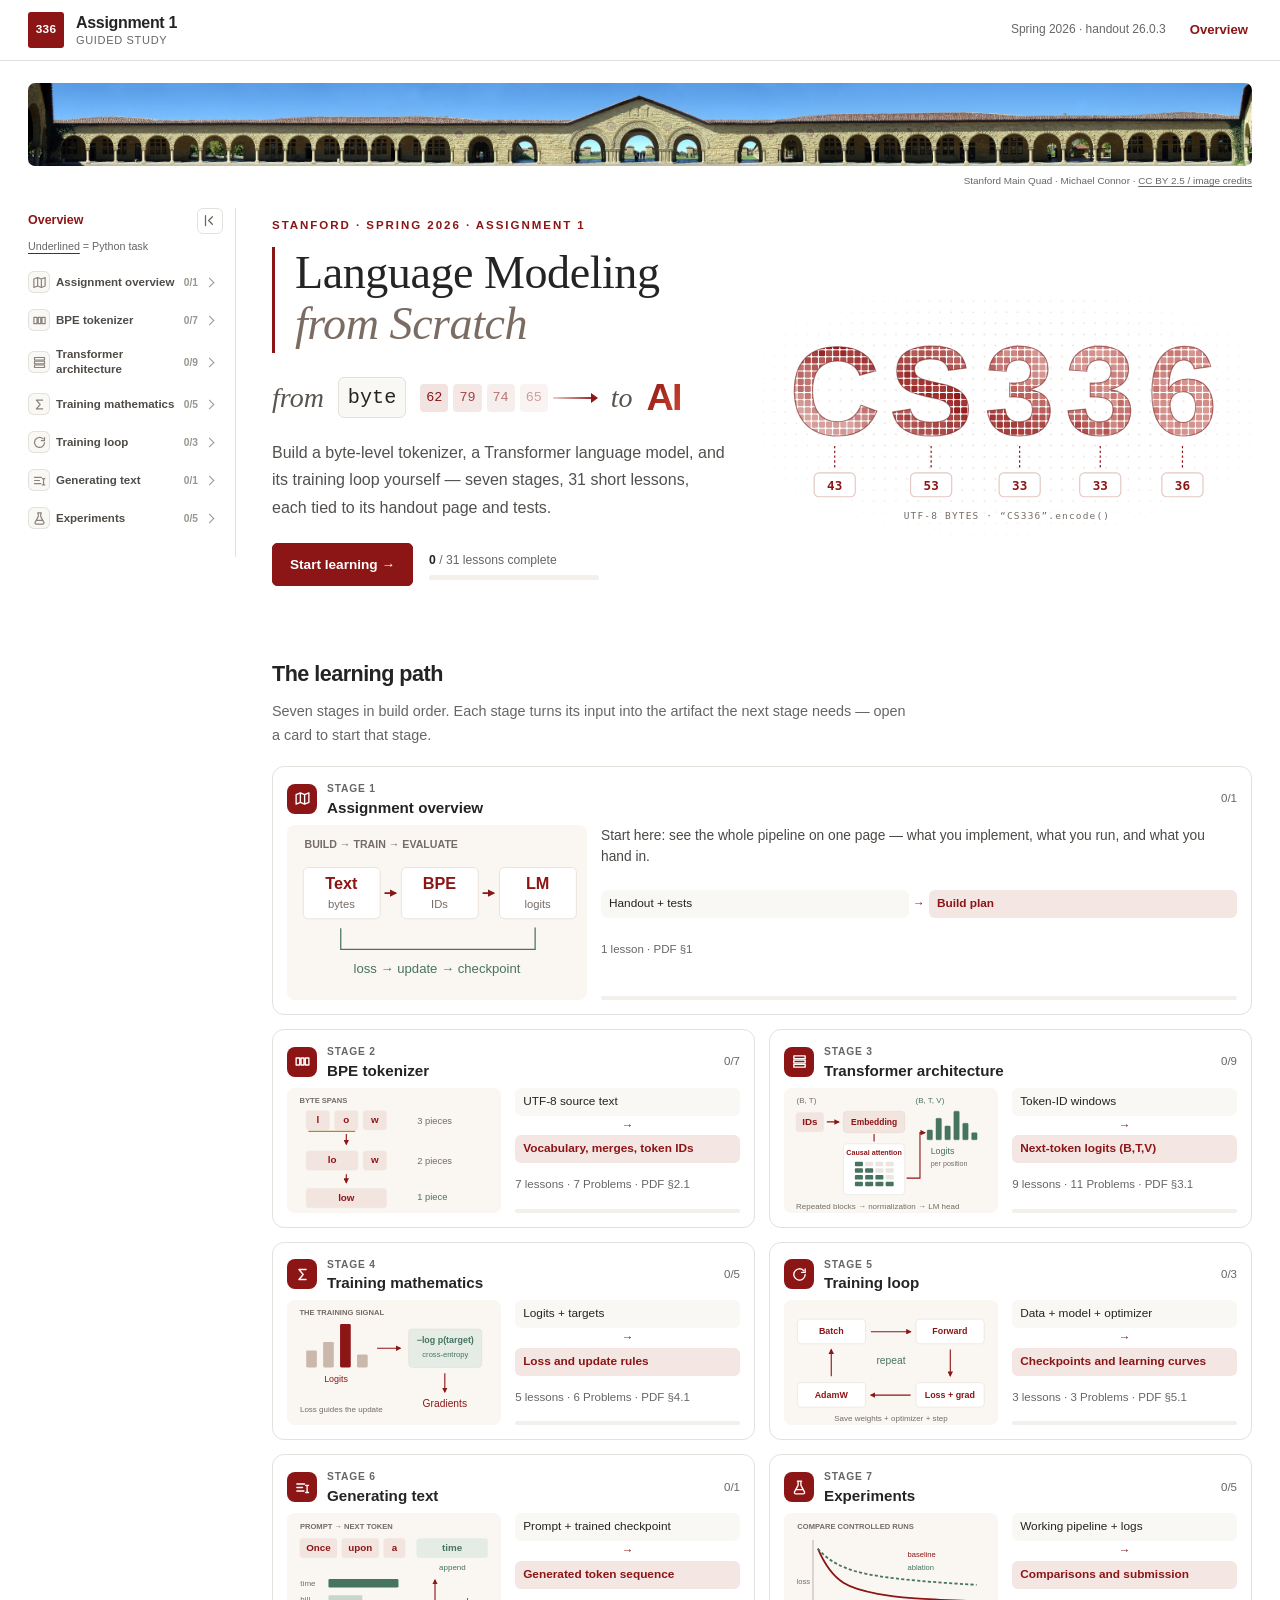
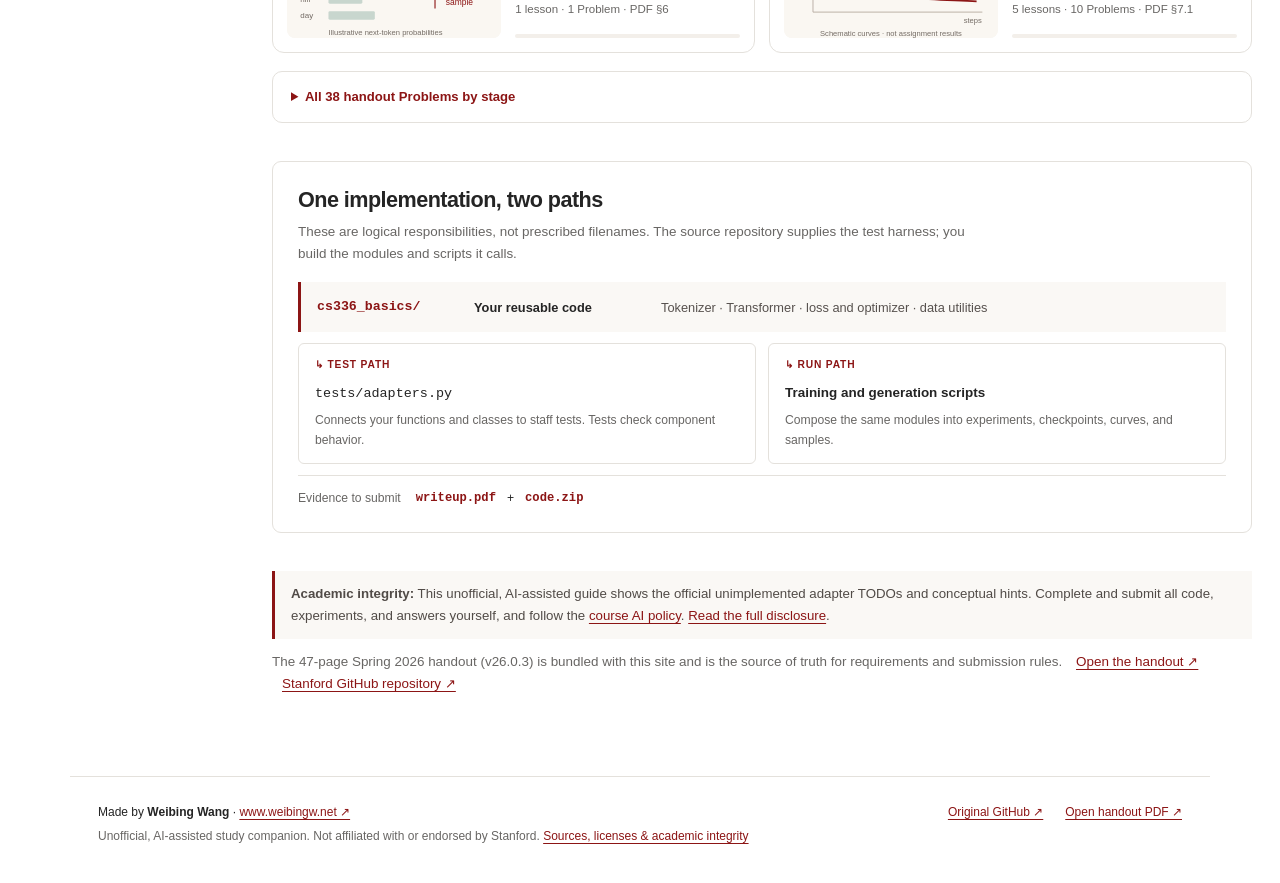
==== commit d57708dd: "Overview hero: title text left, CS336 heatmap artwork right Co-Authored-By: Claude Opus 5.5 <noreply" ====
--- a/index.html
+++ b/index.html
@@ -8,14 +8,14 @@
 <title>CS336 Assignment 1 · Guided Study</title>
 <link rel="icon" type="image/svg+xml" href="data:image/svg+xml,%3Csvg xmlns='http://www.w3.org/2000/svg' viewBox='0 0 64 64'%3E%3Crect width='64' height='64' rx='12' fill='%238c1515'/%3E%3Ctext x='32' y='42' text-anchor='middle' font-family='Arial,sans-serif' font-size='27' font-weight='700' fill='white'%3E336%3C/text%3E%3C/svg%3E">
 <link rel="stylesheet" href="assets/katex/katex.min.css">
-<link rel="stylesheet" href="style.css">
+<link rel="stylesheet" href="style.css?v=20260927c">
 <script defer src="assets/katex/katex.min.js"></script>
-<script defer src="lessons.js"></script>
-<script defer src="guides.js"></script>
-<script defer src="code-todos.js"></script>
-<script defer src="visuals.js"></script>
-<script defer src="widgets.js"></script>
-<script defer src="app.js"></script>
+<script defer src="lessons.js?v=20260927c"></script>
+<script defer src="guides.js?v=20260927c"></script>
+<script defer src="code-todos.js?v=20260927c"></script>
+<script defer src="visuals.js?v=20260927c"></script>
+<script defer src="widgets.js?v=20260927c"></script>
+<script defer src="app.js?v=20260927c"></script>
 </head>
 <body>
 <a class="skip-link" href="#main">Skip to content</a>
--- a/style.css
+++ b/style.css
@@ -437,3 +437,17 @@
 .lesson-section .widget .audit-count{font-size:.8rem;font-weight:700;color:var(--green);margin-top:8px}
 @media(max-width:720px){.clip-layout{grid-template-columns:1fr}.gd-row{grid-template-columns:60px minmax(0,1fr) 90px}}
 .widget .w-btn{font-size:.78rem;line-height:1.2}
+
+/* Hero v3: text left, CS336 artwork right */
+.hero{display:grid;grid-template-columns:minmax(0,1fr) minmax(0,1.08fr);gap:12px 36px;align-items:center;margin-bottom:8px}
+.hero-text{min-width:0}
+.overview h1.hero-title{margin:12px 0 4px}
+.hero .hero-name{font-size:clamp(2.1rem,3.6vw,3.2rem);gap:4px;padding:2px 0 6px 20px;line-height:1.02}
+.hero .hero-tagline{margin:22px 0 18px}
+.hero .lede{font-size:1rem;margin-bottom:22px}
+.hero-art{margin:0}
+.hero-art img{display:block;width:100%;height:auto}
+@media(max-width:900px){
+ .hero{grid-template-columns:1fr}
+ .hero-art{order:-1;max-width:520px}
+}
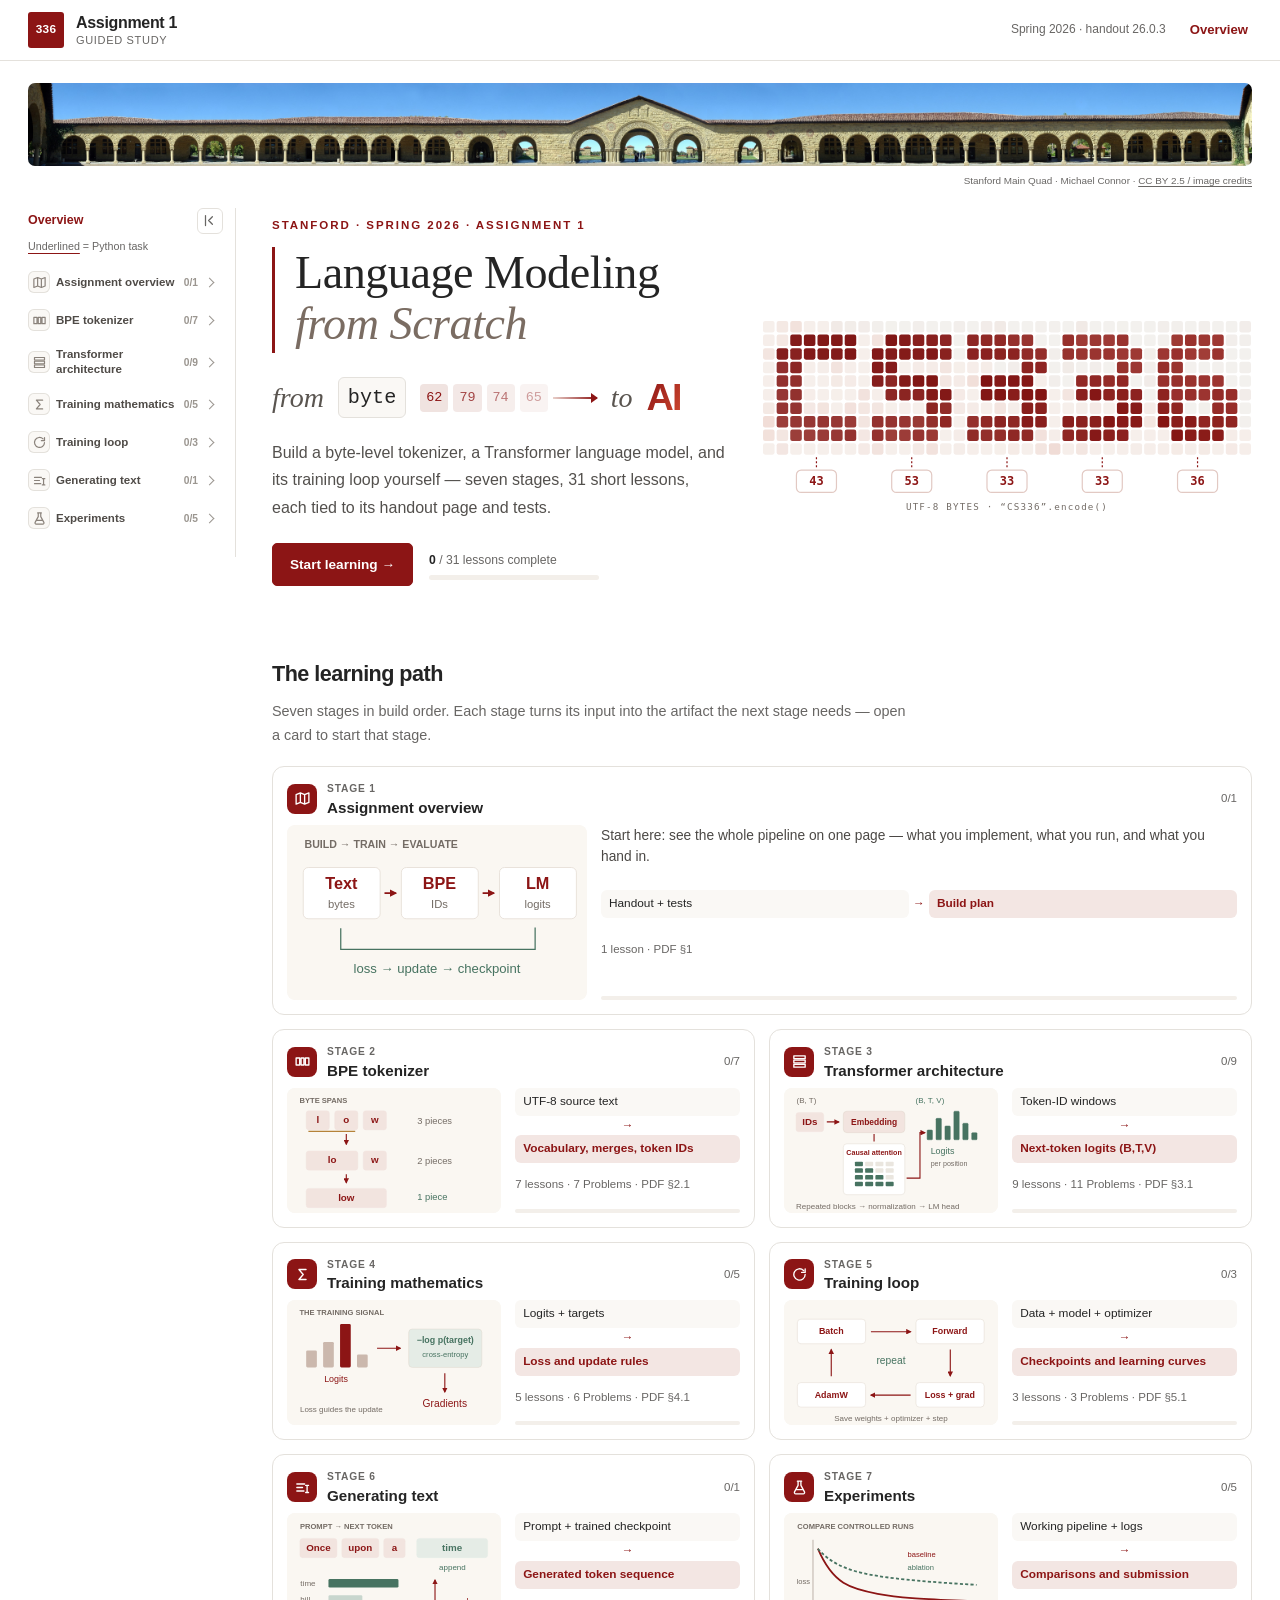
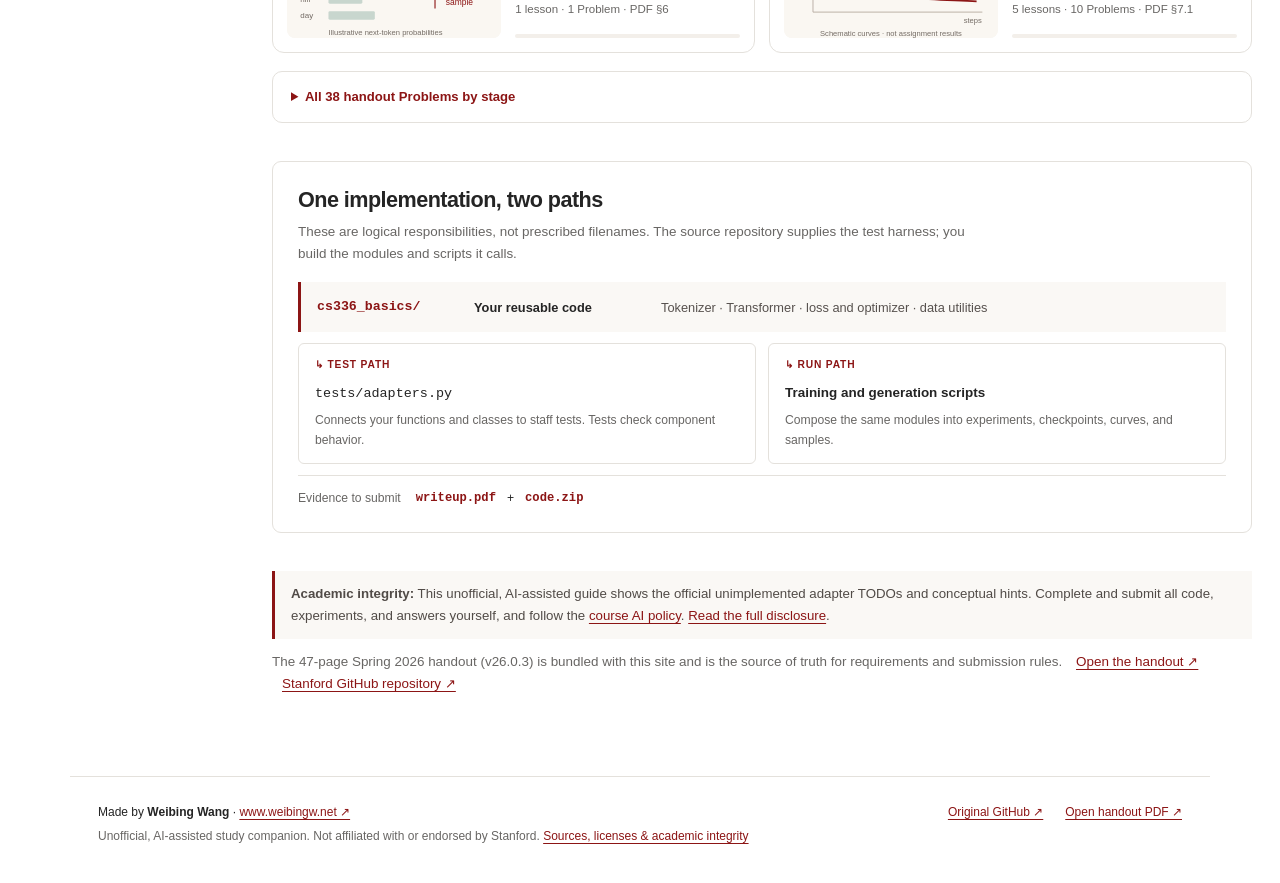
==== commit 057deae6: "Redraw CS336 hero art as a mosaic pixel matrix Co-Authored-By: Claude Opus 5.5 <noreply@anthropic.co" ====
--- a/index.html
+++ b/index.html
@@ -8,14 +8,14 @@
 <title>CS336 Assignment 1 · Guided Study</title>
 <link rel="icon" type="image/svg+xml" href="data:image/svg+xml,%3Csvg xmlns='http://www.w3.org/2000/svg' viewBox='0 0 64 64'%3E%3Crect width='64' height='64' rx='12' fill='%238c1515'/%3E%3Ctext x='32' y='42' text-anchor='middle' font-family='Arial,sans-serif' font-size='27' font-weight='700' fill='white'%3E336%3C/text%3E%3C/svg%3E">
 <link rel="stylesheet" href="assets/katex/katex.min.css">
-<link rel="stylesheet" href="style.css?v=20260927c">
+<link rel="stylesheet" href="style.css?v=20260927d">
 <script defer src="assets/katex/katex.min.js"></script>
-<script defer src="lessons.js?v=20260927c"></script>
-<script defer src="guides.js?v=20260927c"></script>
-<script defer src="code-todos.js?v=20260927c"></script>
-<script defer src="visuals.js?v=20260927c"></script>
-<script defer src="widgets.js?v=20260927c"></script>
-<script defer src="app.js?v=20260927c"></script>
+<script defer src="lessons.js?v=20260927d"></script>
+<script defer src="guides.js?v=20260927d"></script>
+<script defer src="code-todos.js?v=20260927d"></script>
+<script defer src="visuals.js?v=20260927d"></script>
+<script defer src="widgets.js?v=20260927d"></script>
+<script defer src="app.js?v=20260927d"></script>
 </head>
 <body>
 <a class="skip-link" href="#main">Skip to content</a>
